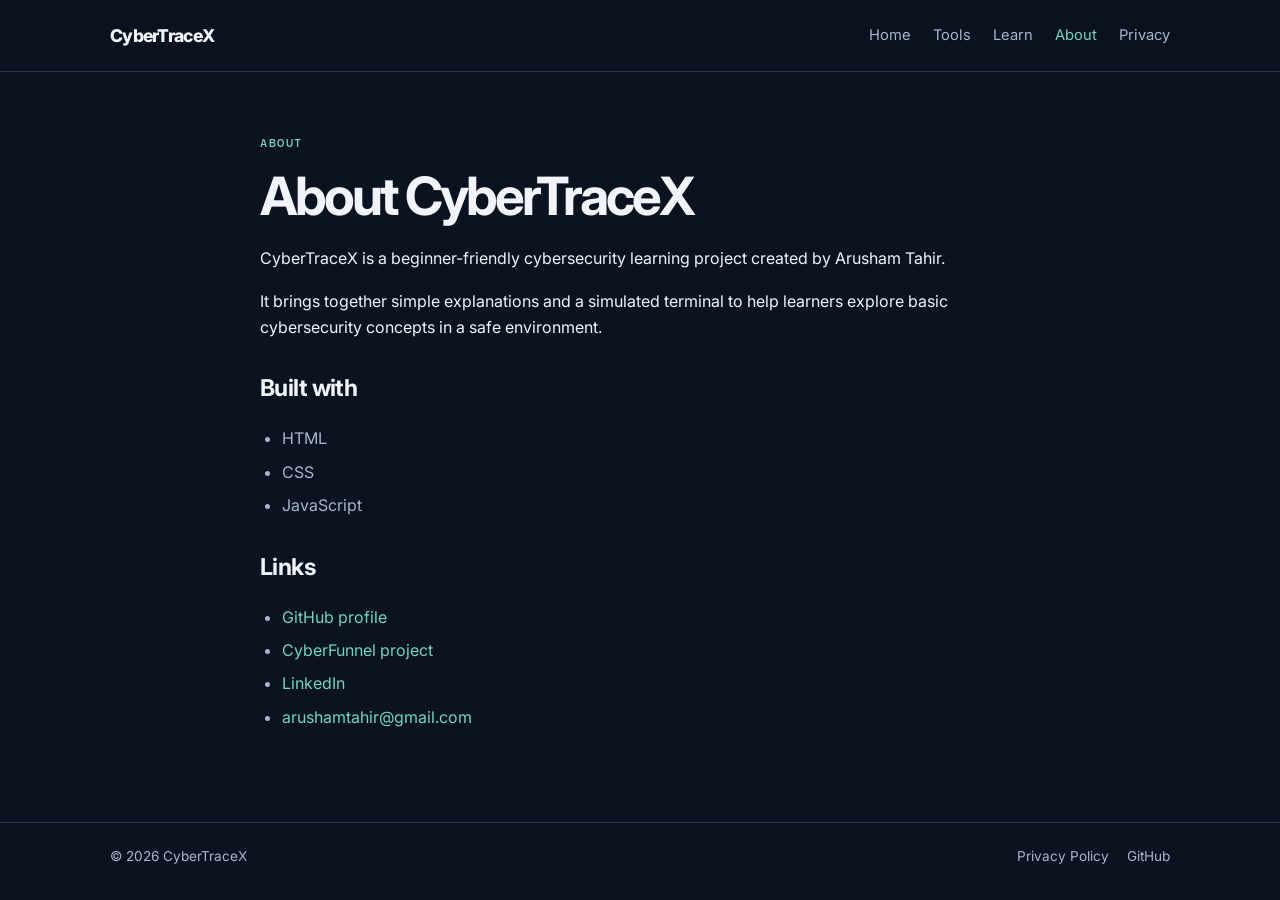
==== about.html @ 717c9d28 "Add files via upload" ====
<!doctype html>
<html lang="en">
<head>
  <meta charset="utf-8">
  <meta name="viewport" content="width=device-width, initial-scale=1">
  <title>CyberTraceX | About</title>
  <link rel="stylesheet" href="style.css">
  <script src="script.js" defer></script>
</head>
<body>
<header class="site-header">
  <a class="brand" href="index.html">CyberTraceX</a>
  <button class="menu-toggle" aria-label="Toggle navigation" aria-expanded="false">Menu</button>
  <nav class="nav"><a href="index.html">Home</a><a href="tools.html">Tools</a><a href="learn.html">Learn</a><a class="active" href="about.html">About</a><a href="privacy.html">Privacy</a></nav>
</header>
<main class="container page narrow">
  <p class="eyebrow">ABOUT</p>
  <h1>About CyberTraceX</h1>
  <p>CyberTraceX is a beginner-friendly cybersecurity learning project created by Arusham Tahir.</p>
  <p>It brings together simple explanations and a simulated terminal to help learners explore basic cybersecurity concepts in a safe environment.</p>
  <h2>Built with</h2>
  <ul class="simple-list"><li>HTML</li><li>CSS</li><li>JavaScript</li></ul>
  <h2>Links</h2>
  <ul class="simple-list">
    <li><a href="https://github.com/arusham-tahir" target="_blank" rel="noopener noreferrer">GitHub profile</a></li>
    <li><a href="https://arusham-tahir.github.io/cyberfunnel/" target="_blank" rel="noopener noreferrer">CyberFunnel project</a></li>
    <li><a href="https://www.linkedin.com/in/arusham-tahir-202a54429/" target="_blank" rel="noopener noreferrer">LinkedIn</a></li>
    <li><a href="mailto:arushamtahir@gmail.com">arushamtahir@gmail.com</a></li>
  </ul>
</main>
<footer class="site-footer"><span>© <span data-year></span> CyberTraceX</span><div><a href="privacy.html">Privacy Policy</a><a href="https://github.com/arusham-tahir" target="_blank" rel="noopener noreferrer">GitHub</a></div></footer>
</body>
</html>
---- style.css ----
@import url('https://fonts.googleapis.com/css2?family=DM+Mono:wght@400;500&family=Inter:wght@400;500;600;700;800&display=swap');

:root {
  color-scheme: dark;
  --bg: #0b1220;
  --panel: #111c2e;
  --panel-light: #16243a;
  --text: #f1f5fb;
  --muted: #a9b6c9;
  --line: #26364e;
  --accent: #70d6c3;
  --accent-dark: #102e32;
  --max: 1060px;
}
* { box-sizing: border-box; }
html { scroll-behavior: smooth; }
body { margin: 0; background: var(--bg); color: var(--text); font-family: Inter, Arial, sans-serif; line-height: 1.65; }
a { color: var(--accent); text-decoration: none; }
a:hover { text-decoration: underline; }
.site-header { min-height: 72px; padding: 16px max(22px, calc((100% - var(--max))/2)); display: flex; align-items: center; justify-content: space-between; gap: 20px; border-bottom: 1px solid var(--line); background: rgba(11,18,32,.96); }
.brand { font-size: 1.1rem; font-weight: 800; letter-spacing: -.04em; color: var(--text); white-space: nowrap; }
.nav { display: flex; align-items: center; gap: 22px; }
.nav a { color: var(--muted); font-size: .92rem; }
.nav a.active, .nav a:hover { color: var(--accent); }
.menu-toggle { display: none; border: 1px solid var(--line); background: var(--panel); color: var(--text); border-radius: 8px; padding: 7px 11px; }
.container { width: min(var(--max), calc(100% - 40px)); margin: 0 auto; }
.hero { padding: 90px 0 76px; max-width: 760px; }
.eyebrow { color: var(--accent); font: 500 .76rem/1.5 "DM Mono", monospace; letter-spacing: .13em; text-transform: uppercase; margin: 0 0 16px; }
h1 { margin: 0 0 20px; font-size: clamp(2.25rem, 6vw, 4.4rem); line-height: 1.08; letter-spacing: -.055em; }
h1 span { color: var(--accent); }
h2 { font-size: 1.45rem; line-height: 1.25; letter-spacing: -.025em; margin: 0 0 22px; }
h3 { margin: 12px 0 7px; font-size: 1.1rem; }
p { margin: 0 0 16px; }
.intro { color: var(--muted); max-width: 650px; font-size: 1.08rem; }
.actions { display: flex; flex-wrap: wrap; gap: 12px; margin-top: 28px; }
.button { display: inline-flex; justify-content: center; align-items: center; border: 1px solid var(--accent); border-radius: 9px; background: var(--accent); color: #09201f; padding: 10px 16px; font: 700 .92rem Inter, sans-serif; cursor: pointer; }
.button:hover { text-decoration: none; filter: brightness(1.06); }
.button-secondary { background: transparent; color: var(--text); border-color: var(--line); }
.section { padding: 16px 0 72px; }
.cards { display: grid; grid-template-columns: repeat(3, 1fr); gap: 16px; }
.card { display: block; padding: 23px; background: var(--panel); border: 1px solid var(--line); border-radius: 13px; color: var(--text); transition: border-color .15s, transform .15s; }
.card:hover { border-color: var(--accent); transform: translateY(-2px); text-decoration: none; }
.card p { color: var(--muted); font-size: .94rem; }
.card-icon { color: var(--accent); font-size: 1.5rem; }
.card-link { color: var(--accent); font-size: .9rem; font-weight: 600; }
.page { padding-top: 62px; padding-bottom: 76px; min-height: calc(100vh - 150px); }
.page h1 { font-size: clamp(2.1rem, 5vw, 3.3rem); }
.page h2 { margin-top: 34px; }
.narrow { max-width: 760px; margin-left: auto; margin-right: auto; }
.topic-list { display: grid; gap: 12px; margin-top: 30px; }
.topic { background: var(--panel); border: 1px solid var(--line); border-radius: 11px; padding: 17px 20px; }
.topic summary { cursor: pointer; font-weight: 700; }
.topic p { color: var(--muted); margin: 12px 0 0; }
.simple-list { padding-left: 22px; color: var(--muted); }
.simple-list li { margin: 7px 0; }
.terminal { margin-top: 30px; background: #080e17; border: 1px solid var(--line); border-radius: 12px; overflow: hidden; }
.terminal-top { display: flex; align-items: center; gap: 7px; padding: 13px 16px; border-bottom: 1px solid var(--line); color: var(--muted); font: .8rem "DM Mono", monospace; }
.terminal-top span { width: 9px; height: 9px; border-radius: 50%; background: #536177; }
.terminal-top b { margin-left: 8px; font-weight: 400; }
.terminal-output { min-height: 200px; max-height: 360px; overflow: auto; padding: 18px; font: .9rem/1.7 "DM Mono", monospace; }
.terminal-output p { margin: 0 0 5px; color: #c2d1e5; overflow-wrap: anywhere; }
.terminal-output .result { color: var(--accent); }
.terminal-form { display: flex; gap: 10px; align-items: center; padding: 12px 14px; border-top: 1px solid var(--line); }
.prompt { color: var(--accent); font-family: "DM Mono", monospace; }
.terminal-form input { min-width: 0; flex: 1; background: transparent; border: 0; outline: 0; color: var(--text); font: .9rem "DM Mono", monospace; }
.small-note { color: var(--muted); font-size: .88rem; margin-top: 13px; }
code { font-family: "DM Mono", monospace; color: var(--accent); }
.site-footer { border-top: 1px solid var(--line); padding: 22px max(22px, calc((100% - var(--max))/2)); display: flex; justify-content: space-between; gap: 18px; flex-wrap: wrap; color: var(--muted); font-size: .85rem; }
.site-footer div { display: flex; gap: 18px; }
.site-footer a { color: var(--muted); }
@media (max-width: 700px) {
  .site-header { flex-wrap: wrap; }
  .menu-toggle { display: inline-flex; }
  .nav { display: none; flex-basis: 100%; align-items: flex-start; flex-direction: column; gap: 12px; padding: 10px 0 4px; }
  .nav.open { display: flex; }
  .hero { padding: 64px 0 55px; }
  .cards { grid-template-columns: 1fr; }
  .site-footer { padding-top: 20px; padding-bottom: 20px; }
}
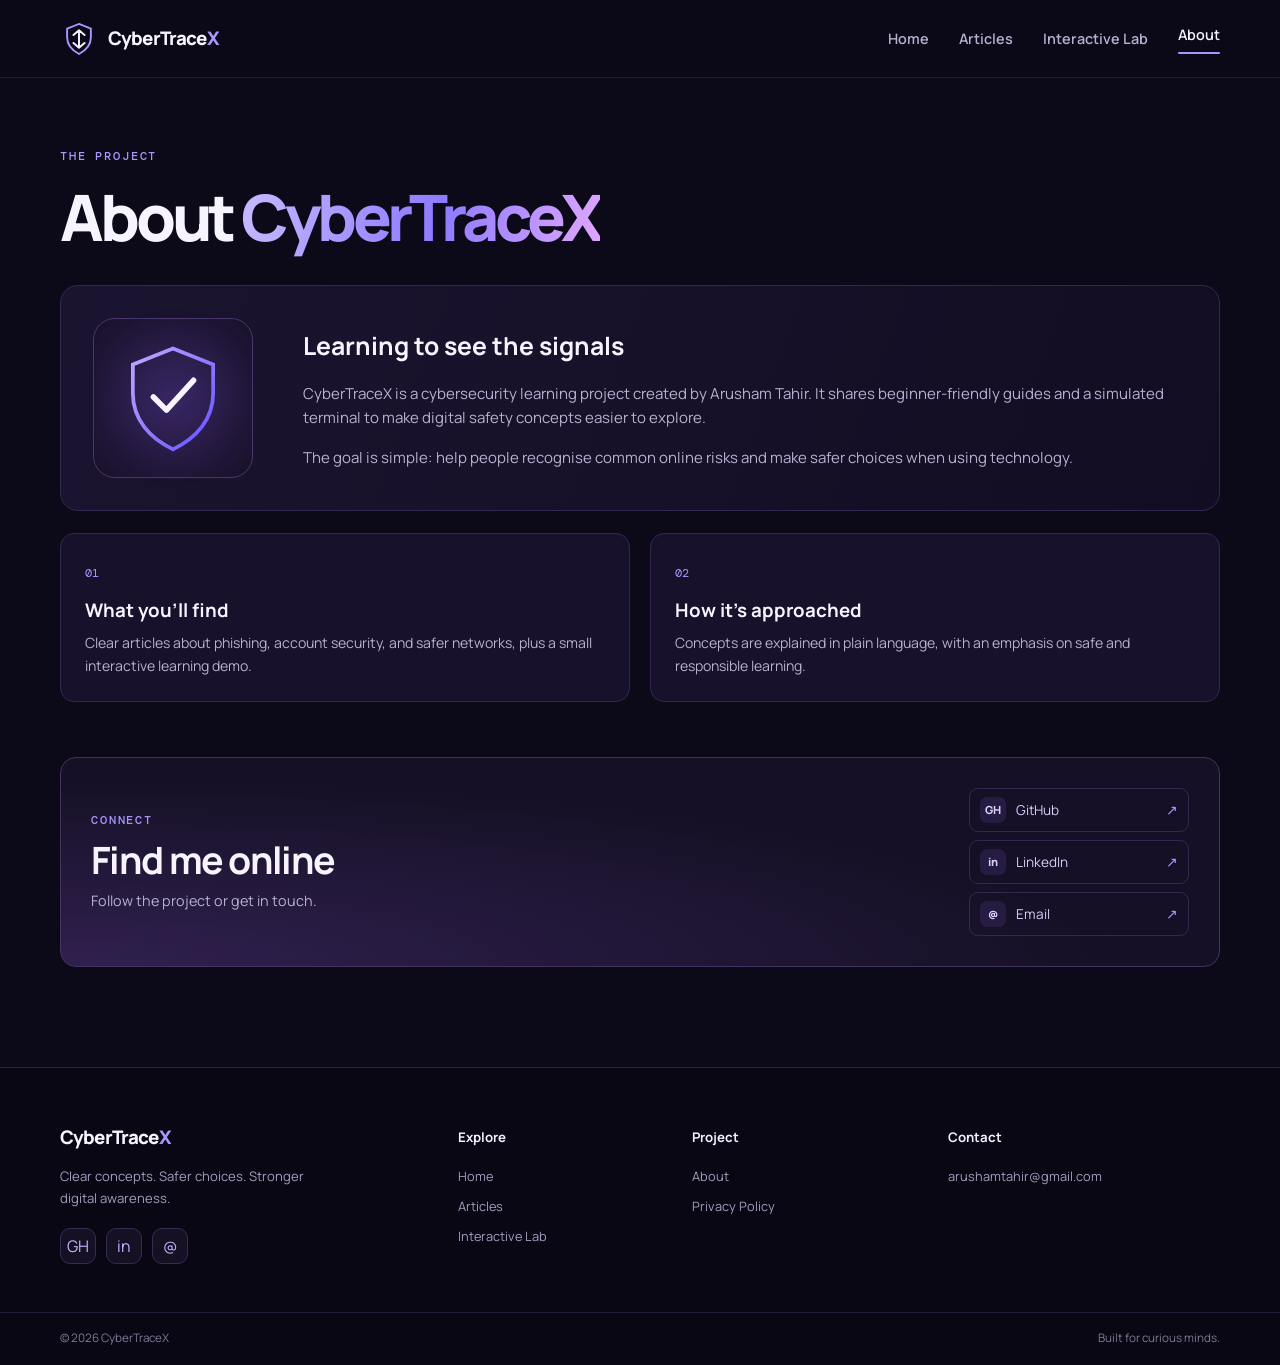
==== commit 071c8fb3: "Add files via upload" ====
--- a/about.html
+++ b/about.html
@@ -1,33 +1,13 @@
 <!doctype html>
 <html lang="en">
-<head>
-  <meta charset="utf-8">
-  <meta name="viewport" content="width=device-width, initial-scale=1">
-  <title>CyberTraceX | About</title>
-  <link rel="stylesheet" href="style.css">
-  <script src="script.js" defer></script>
-</head>
+<head><meta charset="utf-8"><meta name="viewport" content="width=device-width, initial-scale=1"><title>About | CyberTraceX</title><link rel="stylesheet" href="style.css"><script src="script.js" defer></script></head>
 <body>
-<header class="site-header">
-  <a class="brand" href="index.html">CyberTraceX</a>
-  <button class="menu-toggle" aria-label="Toggle navigation" aria-expanded="false">Menu</button>
-  <nav class="nav"><a href="index.html">Home</a><a href="tools.html">Tools</a><a href="learn.html">Learn</a><a class="active" href="about.html">About</a><a href="privacy.html">Privacy</a></nav>
-</header>
-<main class="container page narrow">
-  <p class="eyebrow">ABOUT</p>
-  <h1>About CyberTraceX</h1>
-  <p>CyberTraceX is a beginner-friendly cybersecurity learning project created by Arusham Tahir.</p>
-  <p>It brings together simple explanations and a simulated terminal to help learners explore basic cybersecurity concepts in a safe environment.</p>
-  <h2>Built with</h2>
-  <ul class="simple-list"><li>HTML</li><li>CSS</li><li>JavaScript</li></ul>
-  <h2>Links</h2>
-  <ul class="simple-list">
-    <li><a href="https://github.com/arusham-tahir" target="_blank" rel="noopener noreferrer">GitHub profile</a></li>
-    <li><a href="https://arusham-tahir.github.io/cyberfunnel/" target="_blank" rel="noopener noreferrer">CyberFunnel project</a></li>
-    <li><a href="https://www.linkedin.com/in/arusham-tahir-202a54429/" target="_blank" rel="noopener noreferrer">LinkedIn</a></li>
-    <li><a href="mailto:arushamtahir@gmail.com">arushamtahir@gmail.com</a></li>
-  </ul>
+<header class="header"><a class="brand" href="index.html"><svg class="brand-mark" viewBox="0 0 48 48" aria-hidden="true"><path d="M24 5 39 11v11c0 9-6 16-15 21C15 38 9 31 9 22V11Z" fill="none" stroke="#a996ff" stroke-width="2.4"/><path d="m17 19 7-6 7 6M17 29l7 6 7-6M24 14v20" fill="none" stroke="#f4efff" stroke-width="2.5" stroke-linecap="round" stroke-linejoin="round"/></svg><span>CyberTrace<span class="brand-x">X</span></span></a><button class="menu-toggle" aria-expanded="false" aria-controls="site-nav">Menu ☰</button><nav class="nav" id="site-nav"><a href="index.html">Home</a><a href="articles.html">Articles</a><a href="tools.html">Interactive Lab</a><a class="active" href="about.html">About</a></nav></header>
+<main class="container page about-page">
+  <p class="eyebrow">THE PROJECT</p><h1>About <span class="heading-accent">CyberTraceX</span></h1>
+  <div class="about-panel"><div class="about-logo"><svg viewBox="0 0 120 120" role="img" aria-label="CyberTraceX shield logo"><defs><linearGradient id="aboutGrad" x1="0" y1="0" x2="1" y2="1"><stop stop-color="#c4a7ff"/><stop offset="1" stop-color="#6251ff"/></linearGradient></defs><path d="M60 7 103 24v31c0 28-18 48-43 60C35 103 17 83 17 55V24Z" fill="none" stroke="url(#aboutGrad)" stroke-width="4"/><path d="m39 59 14 14 29-32" fill="none" stroke="#f7f3ff" stroke-width="6" stroke-linecap="round" stroke-linejoin="round"/></svg></div><div><h2>Learning to see the signals</h2><p>CyberTraceX is a cybersecurity learning project created by Arusham Tahir. It shares beginner-friendly guides and a simulated terminal to make digital safety concepts easier to explore.</p><p>The goal is simple: help people recognise common online risks and make safer choices when using technology.</p></div></div>
+  <section class="about-details"><div><span class="detail-number">01</span><h3>What you'll find</h3><p>Clear articles about phishing, account security, and safer networks, plus a small interactive learning demo.</p></div><div><span class="detail-number">02</span><h3>How it's approached</h3><p>Concepts are explained in plain language, with an emphasis on safe and responsible learning.</p></div></section>
+  <section class="connect-panel"><div><p class="eyebrow">CONNECT</p><h2>Find me online</h2><p>Follow the project or get in touch.</p></div><div class="connect-links"><a href="https://github.com/arusham-tahir" target="_blank" rel="noopener noreferrer"><span class="connect-icon">GH</span>GitHub <span>↗</span></a><a href="https://www.linkedin.com/in/arusham-tahir-202a54429/" target="_blank" rel="noopener noreferrer"><span class="connect-icon">in</span>LinkedIn <span>↗</span></a><a href="mailto:arushamtahir@gmail.com"><span class="connect-icon">@</span>Email <span>↗</span></a></div></section>
 </main>
-<footer class="site-footer"><span>© <span data-year></span> CyberTraceX</span><div><a href="privacy.html">Privacy Policy</a><a href="https://github.com/arusham-tahir" target="_blank" rel="noopener noreferrer">GitHub</a></div></footer>
-</body>
-</html>
+<footer class="footer"><div class="footer-main container"><div class="footer-about"><a class="brand footer-brand" href="index.html"><span>CyberTrace<span class="brand-x">X</span></span></a><p>Clear concepts. Safer choices. Stronger digital awareness.</p><div class="socials"><a href="https://github.com/arusham-tahir" aria-label="GitHub" target="_blank" rel="noopener noreferrer">GH</a><a href="https://www.linkedin.com/in/arusham-tahir-202a54429/" aria-label="LinkedIn" target="_blank" rel="noopener noreferrer">in</a><a href="mailto:arushamtahir@gmail.com" aria-label="Email">@</a></div></div><div class="footer-links"><h3>Explore</h3><a href="index.html">Home</a><a href="articles.html">Articles</a><a href="tools.html">Interactive Lab</a></div><div class="footer-links"><h3>Project</h3><a href="about.html">About</a><a href="privacy.html">Privacy Policy</a></div><div class="footer-contact"><h3>Contact</h3><a href="mailto:arushamtahir@gmail.com">arushamtahir@gmail.com</a></div></div><div class="footer-bottom"><div class="container"><span>© <span data-year></span> CyberTraceX</span><span>Built for curious minds.</span></div></footer>
+</body></html>
--- a/style.css
+++ b/style.css
@@ -1,79 +1,14 @@
-@import url('https://fonts.googleapis.com/css2?family=DM+Mono:wght@400;500&family=Inter:wght@400;500;600;700;800&display=swap');
-
-:root {
-  color-scheme: dark;
-  --bg: #0b1220;
-  --panel: #111c2e;
-  --panel-light: #16243a;
-  --text: #f1f5fb;
-  --muted: #a9b6c9;
-  --line: #26364e;
-  --accent: #70d6c3;
-  --accent-dark: #102e32;
-  --max: 1060px;
-}
-* { box-sizing: border-box; }
-html { scroll-behavior: smooth; }
-body { margin: 0; background: var(--bg); color: var(--text); font-family: Inter, Arial, sans-serif; line-height: 1.65; }
-a { color: var(--accent); text-decoration: none; }
-a:hover { text-decoration: underline; }
-.site-header { min-height: 72px; padding: 16px max(22px, calc((100% - var(--max))/2)); display: flex; align-items: center; justify-content: space-between; gap: 20px; border-bottom: 1px solid var(--line); background: rgba(11,18,32,.96); }
-.brand { font-size: 1.1rem; font-weight: 800; letter-spacing: -.04em; color: var(--text); white-space: nowrap; }
-.nav { display: flex; align-items: center; gap: 22px; }
-.nav a { color: var(--muted); font-size: .92rem; }
-.nav a.active, .nav a:hover { color: var(--accent); }
-.menu-toggle { display: none; border: 1px solid var(--line); background: var(--panel); color: var(--text); border-radius: 8px; padding: 7px 11px; }
-.container { width: min(var(--max), calc(100% - 40px)); margin: 0 auto; }
-.hero { padding: 90px 0 76px; max-width: 760px; }
-.eyebrow { color: var(--accent); font: 500 .76rem/1.5 "DM Mono", monospace; letter-spacing: .13em; text-transform: uppercase; margin: 0 0 16px; }
-h1 { margin: 0 0 20px; font-size: clamp(2.25rem, 6vw, 4.4rem); line-height: 1.08; letter-spacing: -.055em; }
-h1 span { color: var(--accent); }
-h2 { font-size: 1.45rem; line-height: 1.25; letter-spacing: -.025em; margin: 0 0 22px; }
-h3 { margin: 12px 0 7px; font-size: 1.1rem; }
-p { margin: 0 0 16px; }
-.intro { color: var(--muted); max-width: 650px; font-size: 1.08rem; }
-.actions { display: flex; flex-wrap: wrap; gap: 12px; margin-top: 28px; }
-.button { display: inline-flex; justify-content: center; align-items: center; border: 1px solid var(--accent); border-radius: 9px; background: var(--accent); color: #09201f; padding: 10px 16px; font: 700 .92rem Inter, sans-serif; cursor: pointer; }
-.button:hover { text-decoration: none; filter: brightness(1.06); }
-.button-secondary { background: transparent; color: var(--text); border-color: var(--line); }
-.section { padding: 16px 0 72px; }
-.cards { display: grid; grid-template-columns: repeat(3, 1fr); gap: 16px; }
-.card { display: block; padding: 23px; background: var(--panel); border: 1px solid var(--line); border-radius: 13px; color: var(--text); transition: border-color .15s, transform .15s; }
-.card:hover { border-color: var(--accent); transform: translateY(-2px); text-decoration: none; }
-.card p { color: var(--muted); font-size: .94rem; }
-.card-icon { color: var(--accent); font-size: 1.5rem; }
-.card-link { color: var(--accent); font-size: .9rem; font-weight: 600; }
-.page { padding-top: 62px; padding-bottom: 76px; min-height: calc(100vh - 150px); }
-.page h1 { font-size: clamp(2.1rem, 5vw, 3.3rem); }
-.page h2 { margin-top: 34px; }
-.narrow { max-width: 760px; margin-left: auto; margin-right: auto; }
-.topic-list { display: grid; gap: 12px; margin-top: 30px; }
-.topic { background: var(--panel); border: 1px solid var(--line); border-radius: 11px; padding: 17px 20px; }
-.topic summary { cursor: pointer; font-weight: 700; }
-.topic p { color: var(--muted); margin: 12px 0 0; }
-.simple-list { padding-left: 22px; color: var(--muted); }
-.simple-list li { margin: 7px 0; }
-.terminal { margin-top: 30px; background: #080e17; border: 1px solid var(--line); border-radius: 12px; overflow: hidden; }
-.terminal-top { display: flex; align-items: center; gap: 7px; padding: 13px 16px; border-bottom: 1px solid var(--line); color: var(--muted); font: .8rem "DM Mono", monospace; }
-.terminal-top span { width: 9px; height: 9px; border-radius: 50%; background: #536177; }
-.terminal-top b { margin-left: 8px; font-weight: 400; }
-.terminal-output { min-height: 200px; max-height: 360px; overflow: auto; padding: 18px; font: .9rem/1.7 "DM Mono", monospace; }
-.terminal-output p { margin: 0 0 5px; color: #c2d1e5; overflow-wrap: anywhere; }
-.terminal-output .result { color: var(--accent); }
-.terminal-form { display: flex; gap: 10px; align-items: center; padding: 12px 14px; border-top: 1px solid var(--line); }
-.prompt { color: var(--accent); font-family: "DM Mono", monospace; }
-.terminal-form input { min-width: 0; flex: 1; background: transparent; border: 0; outline: 0; color: var(--text); font: .9rem "DM Mono", monospace; }
-.small-note { color: var(--muted); font-size: .88rem; margin-top: 13px; }
-code { font-family: "DM Mono", monospace; color: var(--accent); }
-.site-footer { border-top: 1px solid var(--line); padding: 22px max(22px, calc((100% - var(--max))/2)); display: flex; justify-content: space-between; gap: 18px; flex-wrap: wrap; color: var(--muted); font-size: .85rem; }
-.site-footer div { display: flex; gap: 18px; }
-.site-footer a { color: var(--muted); }
-@media (max-width: 700px) {
-  .site-header { flex-wrap: wrap; }
-  .menu-toggle { display: inline-flex; }
-  .nav { display: none; flex-basis: 100%; align-items: flex-start; flex-direction: column; gap: 12px; padding: 10px 0 4px; }
-  .nav.open { display: flex; }
-  .hero { padding: 64px 0 55px; }
-  .cards { grid-template-columns: 1fr; }
-  .site-footer { padding-top: 20px; padding-bottom: 20px; }
-}
+@import url('https://fonts.googleapis.com/css2?family=DM+Mono:wght@400;500&family=Manrope:wght@400;500;600;700;800&display=swap');
+:root{color-scheme:dark;--bg:#0c0918;--bg2:#100b24;--panel:#17112b;--panel2:#1d1636;--text:#f7f4ff;--muted:#b8b0d0;--line:#332750;--purple:#a996ff;--purple2:#7562ff;--pink:#e2a5ff;--blue:#9bbdff;--max:1160px}
+*{box-sizing:border-box}html{scroll-behavior:smooth;scroll-padding-top:90px}body{margin:0;background:var(--bg);color:var(--text);font-family:Manrope,Arial,sans-serif;line-height:1.65}a{color:inherit;text-decoration:none}a:hover{color:#d6caff}button,input{font:inherit}.header{height:78px;padding:0 max(22px,calc((100% - var(--max))/2));display:flex;align-items:center;justify-content:space-between;gap:24px;border-bottom:1px solid rgba(169,150,255,.14);background:rgba(12,9,24,.9);backdrop-filter:blur(18px);position:sticky;top:0;z-index:20}.brand{display:inline-flex;align-items:center;gap:10px;font-size:1.17rem;font-weight:800;letter-spacing:-.045em;white-space:nowrap}.brand-mark{width:38px;height:38px;flex:none}.brand-x{color:var(--purple)}.nav{display:flex;align-items:center;gap:30px}.nav a{color:var(--muted);font-size:.9rem;font-weight:600;transition:color .2s}.nav a:hover,.nav a.active{color:var(--text)}.nav a.active:after{content:"";display:block;height:2px;border-radius:2px;background:var(--purple);margin-top:6px}.menu-toggle{display:none;background:var(--panel);border:1px solid var(--line);color:var(--text);border-radius:9px;padding:7px 12px}.container{width:min(var(--max),calc(100% - 44px));margin:0 auto}
+.hero{position:relative;isolation:isolate;min-height:560px;overflow:hidden;padding:86px max(22px,calc((100% - var(--max))/2)) 76px;display:grid;grid-template-columns:1.04fr .96fr;align-items:center;gap:24px;background:radial-gradient(ellipse at 80% 50%,#24164c 0,transparent 42%),linear-gradient(115deg,#100b24,#0c0918 75%)}.hero-grid{position:absolute;inset:0;z-index:-2;background-image:linear-gradient(rgba(169,150,255,.055) 1px,transparent 1px),linear-gradient(90deg,rgba(169,150,255,.055) 1px,transparent 1px);background-size:48px 48px;mask-image:linear-gradient(90deg,transparent,#000 45%,#000)}.hero-copy{position:relative;z-index:2;max-width:610px}.eyebrow{font:500 .72rem/1.5 "DM Mono",monospace;letter-spacing:.16em;color:var(--purple);margin:0 0 17px}.pulse-dot{display:inline-block;width:7px;height:7px;border-radius:50%;background:#a996ff;margin-right:9px;box-shadow:0 0 12px #a996ff;animation:pulse 1.8s infinite}.hero h1,.page h1{font-size:clamp(2.6rem,5.3vw,4.65rem);line-height:1.08;letter-spacing:-.065em;margin:0 0 23px;font-weight:800}.hero h1 span,.heading-accent{background:linear-gradient(100deg,#c8baff,#8d7aff 55%,#e0a7ff);-webkit-background-clip:text;background-clip:text;color:transparent}.hero-text,.page-lead{color:var(--muted);font-size:1.05rem;max-width:540px;margin:0}.hero-actions{display:flex;flex-wrap:wrap;gap:12px;margin-top:30px}.button{display:inline-flex;align-items:center;justify-content:center;gap:12px;padding:11px 17px;border-radius:10px;font-weight:800;font-size:.88rem;border:1px solid transparent;transition:transform .2s,box-shadow .2s,border-color .2s}.button:hover{transform:translateY(-2px);text-decoration:none}.button-primary{color:#130e29;background:linear-gradient(110deg,#c5b5ff,#9783ff);box-shadow:0 8px 30px rgba(117,98,255,.18)}.button-primary:hover{color:#130e29;box-shadow:0 10px 34px rgba(117,98,255,.35)}.button-ghost{border-color:#44365f;background:rgba(255,255,255,.025);color:var(--text)}.hero-note{display:flex;align-items:center;gap:9px;color:#968caf;font-size:.78rem;margin-top:30px}.mini-shield{width:19px;height:19px;display:grid;place-items:center;border:1px solid #65559a;border-radius:6px;color:var(--purple)}
+.hero-visual{height:390px;position:relative;display:grid;place-items:center;perspective:700px}.orb{position:absolute;border-radius:50%;filter:blur(30px);opacity:.25}.orb-one{width:210px;height:210px;background:#6f4cff;top:22%;left:27%;animation:float 7s ease-in-out infinite}.orb-two{width:150px;height:150px;background:#b74cde;right:5%;bottom:5%;animation:float 8s ease-in-out infinite reverse}.orbit{position:absolute;border:1px solid rgba(169,150,255,.27);border-radius:50%;transform:rotate(-24deg)}.orbit-a{width:350px;height:145px;animation:orbit 14s linear infinite}.orbit-b{width:290px;height:230px;transform:rotate(50deg);border-style:dashed;animation:orbit 22s linear infinite reverse}.orbit-c{width:245px;height:245px;border-color:rgba(169,150,255,.13);animation:orbit 26s linear infinite}.core-shield{position:relative;z-index:3;width:170px;display:flex;flex-direction:column;align-items:center;filter:drop-shadow(0 0 28px rgba(139,113,255,.35));animation:float 5s ease-in-out infinite}.core-shield svg{width:145px;height:160px}.core-shield span{font:500 .65rem "DM Mono",monospace;letter-spacing:.19em;color:#d5caff;margin-top:-7px}.visual-scan{position:absolute;width:240px;height:1px;background:linear-gradient(90deg,transparent,#b8a5ff,transparent);z-index:4;animation:scan 5s ease-in-out infinite;box-shadow:0 0 18px #927cff}.visual-node{position:absolute;z-index:4;font:500 .7rem "DM Mono",monospace;color:#d9d0ff;padding:8px 10px;border:1px solid #49396e;background:rgba(22,15,44,.85);border-radius:8px;box-shadow:0 10px 30px #080513}.visual-node span{display:block;font-size:.53rem;letter-spacing:.12em;color:#9385bf;margin-top:3px}.node-a{top:17%;left:1%}.node-b{right:0;top:36%}.node-c{left:8%;bottom:12%}.float-chip{position:absolute;z-index:5;padding:10px 12px;border:1px solid #49396e;background:rgba(21,15,42,.92);border-radius:9px;font:500 .58rem "DM Mono",monospace;letter-spacing:.05em;color:#a89dc9;box-shadow:0 12px 35px #080513}.float-chip b{display:block;color:#c8baff;font-size:.6rem;margin-top:4px}.chip-top{right:0;top:5%}.chip-bottom{right:2%;bottom:8%}.chip-dot{display:inline-block;width:6px;height:6px;background:#82e5c2;border-radius:50%;margin-right:6px}.chip-lock{color:var(--purple);font-size:1rem;margin-right:5px}.data-stream{position:absolute;font: .58rem "DM Mono",monospace;letter-spacing:.1em;color:rgba(176,158,255,.35);white-space:nowrap;animation:stream 12s linear infinite}.stream-one{top:28%;left:-10%}.stream-two{bottom:25%;right:-10%;animation-direction:reverse}
+.quick-strip{display:grid;grid-template-columns:repeat(3,1fr);border:1px solid var(--line);border-radius:15px;background:linear-gradient(110deg,#17112a,#130e23);padding:20px 28px;margin-top:-1px;position:relative}.quick-strip>div{display:flex;align-items:center;gap:13px;padding:2px 24px;border-right:1px solid var(--line)}.quick-strip>div:first-child{padding-left:0}.quick-strip>div:last-child{border:0}.strip-icon{width:40px;height:40px;border:1px solid #443564;background:#21183d;color:#c6b8ff;border-radius:11px;display:grid;place-items:center;font-size:1.2rem}.quick-strip strong,.quick-strip small{display:block}.quick-strip strong{font-size:.87rem}.quick-strip small{font-size:.75rem;color:var(--muted);margin-top:2px}
+.section{padding-top:96px;padding-bottom:88px}.section-heading{display:flex;justify-content:space-between;align-items:end;gap:24px;margin-bottom:28px}.section-heading h2,.lab-copy h2,.connect-panel h2{font-size:clamp(1.7rem,3vw,2.35rem);line-height:1.2;letter-spacing:-.045em;margin:0 0 10px}.section-lead{color:var(--muted);margin:0}.text-link{color:#c8baff;font-weight:800;font-size:.88rem;white-space:nowrap}.article-grid{display:grid;grid-template-columns:repeat(3,minmax(0,1fr));gap:18px}.article-card{display:flex;flex-direction:column;overflow:hidden;background:var(--panel);border:1px solid var(--line);border-radius:15px;transition:transform .25s,border-color .25s,box-shadow .25s;scroll-margin-top:100px}.article-card:hover{transform:translateY(-5px);border-color:#6651a0;box-shadow:0 20px 50px rgba(0,0,0,.18);text-decoration:none;color:var(--text)}.article-art{height:175px;position:relative;overflow:hidden;display:grid;place-items:center;border-bottom:1px solid rgba(255,255,255,.06)}.article-purple .article-art{background:radial-gradient(circle at 50% 50%,#5c3d98,#26173f 70%)}.article-blue .article-art{background:radial-gradient(circle at 50% 50%,#304f93,#171f42 72%)}.article-pink .article-art{background:radial-gradient(circle at 50% 50%,#713d86,#2a173f 72%)}.art-window{width:88px;height:65px;border:1px solid #c9b8ff;border-radius:11px;display:grid;place-items:center;font-size:2.3rem;color:#e5dcff;background:rgba(20,11,42,.45);box-shadow:0 0 40px rgba(169,150,255,.25);transform:rotate(-7deg)}.art-alert{position:absolute;right:calc(50% - 62px);top:34px;width:30px;height:30px;display:grid;place-items:center;border-radius:50%;background:#e4a4ff;color:#291339;font-weight:900;animation:pulse 2s infinite}.art-line{position:absolute;height:1px;background:linear-gradient(90deg,transparent,#bdabff,transparent);width:150px;transform:rotate(-22deg)}.line-a{top:35px;left:4%}.line-b{bottom:30px;right:0}.art-phone{z-index:2;width:80px;height:130px;border:2px solid #b5c8ff;border-radius:16px;background:linear-gradient(145deg,#28396a,#111a3c);display:flex;flex-direction:column;align-items:center;justify-content:center;gap:7px;box-shadow:0 0 30px #607be64d}.art-phone>span{width:24px;height:3px;border-radius:3px;background:#839be7;position:absolute;top:13px}.art-phone i{font-style:normal;font-size:2rem;color:#b6c9ff}.art-phone small{font-size:.6rem;color:#c8d4ff}.art-ring{position:absolute;width:160px;height:160px;border:1px solid #9bbdff65;border-radius:50%;animation:orbit 15s linear infinite}.art-ring:after{content:"";position:absolute;width:7px;height:7px;border-radius:50%;background:#d0dcff;top:15px;left:25px;box-shadow:0 0 15px #b8c8ff}.wifi-arc{position:absolute;border:5px solid transparent;border-top-color:#e5b6ff;border-radius:50%;transform:rotate(0deg)}.arc-one{width:150px;height:150px;top:18px}.arc-two{width:110px;height:110px;top:40px;border-top-color:#d39aff}.arc-three{width:70px;height:70px;top:62px;border-top-color:#f1d6ff}.wifi-dot{position:absolute;top:117px;width:12px;height:12px;border-radius:50%;background:#f4dcff;box-shadow:0 0 15px #e4a4ff}.wifi-alert{position:absolute;right:calc(50% - 77px);top:50px;width:28px;height:28px;border-radius:50%;background:#f1b4ff;color:#381747;display:grid;place-items:center;font-weight:900}.article-content{padding:21px;display:flex;flex-direction:column;flex:1}.tag{align-self:flex-start;color:#c8baff;font:500 .62rem "DM Mono",monospace;letter-spacing:.12em}.article-content h3,.article-content h2{font-size:1.15rem;line-height:1.35;margin:12px 0 9px;letter-spacing:-.025em}.article-content p{font-size:.87rem;color:var(--muted);margin:0 0 18px}.card-read{margin-top:auto;display:flex;justify-content:space-between;color:#d0c4ff;font-size:.82rem;font-weight:800;padding-top:5px}.article-content ul{padding-left:19px;color:var(--muted);font-size:.9rem}.article-content li{padding:3px 0}.listing-grid{grid-template-columns:1fr;gap:20px}.listing-grid .article-card{display:grid;grid-template-columns:260px 1fr}.listing-grid .article-art{height:100%;min-height:290px;border-bottom:0;border-right:1px solid rgba(255,255,255,.06)}.listing-grid .article-content{padding:26px 30px}.listing-grid .article-content h2{font-size:1.4rem}.listing-grid .article-content p{font-size:.93rem}.lab-banner{display:flex;align-items:center;gap:26px;padding:30px;margin-bottom:94px;border:1px solid #43345f;border-radius:17px;background:radial-gradient(ellipse at 5% 50%,#30204f,transparent 55%),linear-gradient(100deg,#1a1230,#130e24)}.lab-symbol{width:88px;height:78px;flex:none;border:1px solid #66549a;border-radius:14px;display:grid;place-items:center;background:#21183a;color:#c7b8ff;font:1.4rem "DM Mono",monospace;position:relative;box-shadow:inset 0 0 25px #9b7cff12}.lab-symbol i{position:absolute;width:4px;height:4px;border-radius:50%;background:#c9baff;right:12px;top:12px}.lab-symbol i:nth-of-type(2){right:21px;top:12px}.lab-symbol i:nth-of-type(3){right:30px;top:12px}.lab-copy{flex:1}.lab-copy .eyebrow{margin-bottom:7px}.lab-copy h2{margin-bottom:6px}.lab-copy p:last-child{margin:0;color:var(--muted);font-size:.9rem}
+.footer{background:#090713;border-top:1px solid #2a2041}.footer-main{display:grid;grid-template-columns:1.5fr .8fr .9fr 1.15fr;gap:44px;padding-top:54px;padding-bottom:48px}.footer-brand{margin-bottom:13px}.footer-about p,.footer-contact p{font-size:.82rem;color:#a69cbe;max-width:270px;margin:0 0 17px}.footer-links,.footer-contact{display:flex;flex-direction:column;align-items:flex-start;gap:9px}.footer-links h3,.footer-contact h3{font-size:.83rem;margin:5px 0 8px;color:#f3eeff}.footer-links a,.footer-contact a{color:#a69cbe;font-size:.8rem;transition:color .2s}.footer-links a:hover,.footer-contact a:hover{color:#d2c6ff}.socials{display:flex;gap:10px;margin-top:19px}.socials a{width:36px;height:36px;border:1px solid #382b54;border-radius:10px;display:grid;place-items:center;color:#c5b5ff;background:#151024;transition:background .2s,border-color .2s}.socials a:hover{background:#261a43;border-color:#806bc5}.socials svg{width:17px;height:17px;fill:none;stroke:currentColor;stroke-width:1.7;stroke-linecap:round;stroke-linejoin:round}.footer-bottom{border-top:1px solid #241b37;color:#827797;font-size:.73rem}.footer-bottom .container{display:flex;justify-content:space-between;gap:18px;padding-top:16px;padding-bottom:16px}
+.page{padding-top:70px;padding-bottom:100px;min-height:65vh}.page h1{font-size:clamp(2.5rem,5vw,4rem);margin-bottom:15px}.page-lead{margin-bottom:36px}.about-panel{display:grid;grid-template-columns:180px 1fr;gap:30px;align-items:center;margin-top:34px;padding:32px;border:1px solid var(--line);border-radius:18px;background:linear-gradient(110deg,#1b1430,#120d22)}.about-logo{display:grid;place-items:center;width:160px;height:160px;border-radius:22px;background:radial-gradient(circle,#35235c,#171027);border:1px solid #49376e}.about-logo svg{width:112px;height:112px;filter:drop-shadow(0 0 20px #7961e355)}.about-panel h2{font-size:1.55rem;margin:0 0 12px}.about-panel p{color:var(--muted);font-size:.94rem}.about-panel p:last-child{margin-bottom:0}.about-details{display:grid;grid-template-columns:1fr 1fr;gap:20px;margin-top:22px}.about-details>div{padding:24px;border:1px solid var(--line);border-radius:14px;background:var(--panel)}.detail-number{font: .75rem "DM Mono",monospace;color:var(--purple)}.about-details h3{margin:10px 0 5px}.about-details p{font-size:.88rem;color:var(--muted);margin:0}.connect-panel{display:flex;justify-content:space-between;align-items:center;gap:30px;margin-top:55px;padding:30px;border:1px solid #45335f;border-radius:16px;background:radial-gradient(ellipse at 0 100%,#30204f,transparent 65%),#151025}.connect-panel .eyebrow{margin-bottom:8px}.connect-panel h2{margin-bottom:7px}.connect-panel p:last-child{margin:0;color:var(--muted);font-size:.9rem}.connect-links{min-width:220px;display:grid;gap:8px}.connect-links a{display:flex;align-items:center;gap:10px;padding:8px 10px;border:1px solid #35284e;border-radius:9px;color:#d8cefa;font-size:.85rem}.connect-links a>span:last-child{margin-left:auto;color:#a996ff}.connect-icon{display:grid;place-items:center;width:26px;height:26px;background:#261b41;border-radius:7px;font-size:.7rem;font-weight:800}.policy-content{padding:27px;border:1px solid var(--line);border-radius:15px;background:var(--panel)}.policy-content h2{font-size:1.05rem;margin:24px 0 7px}.policy-content h2:first-child{margin-top:0}.policy-content p{font-size:.9rem;color:var(--muted);margin:0}
+.terminal{margin-top:30px;border:1px solid #40315e;border-radius:15px;overflow:hidden;background:#0a0812;box-shadow:0 20px 60px #0002}.terminal-top{height:48px;padding:0 16px;display:flex;align-items:center;gap:14px;background:#171127;border-bottom:1px solid #302342;color:#a99dc9;font: .7rem "DM Mono",monospace}.terminal-lights{display:flex;gap:6px}.terminal-lights i{width:8px;height:8px;background:#78669d;border-radius:50%}.terminal-lights i:first-child{background:#f0a4cb}.terminal-lights i:nth-child(2){background:#eac48e}.terminal-lights i:nth-child(3){background:#9bdfb6}.terminal-badge{margin-left:auto;padding:4px 7px;border:1px solid #3b2d57;border-radius:5px;color:#bbaaff;font-size:.58rem}.terminal-output{min-height:230px;max-height:390px;overflow:auto;padding:22px;font:.86rem/1.8 "DM Mono",monospace}.terminal-output p{margin:0 0 5px;overflow-wrap:anywhere;color:#d6cdef}.terminal-output .term-muted{color:#887ba9}.terminal-output .result{color:#b9a7ff}.terminal-output code{color:#c3b4ff}.terminal-form{display:flex;align-items:center;gap:12px;padding:14px 16px;border-top:1px solid #302342}.terminal-form label{font:1rem "DM Mono",monospace;color:#a996ff}.terminal-form input{flex:1;min-width:0;border:0;outline:0;background:transparent;color:#f7f4ff;font:.86rem "DM Mono",monospace}.command-chips{display:flex;align-items:center;flex-wrap:wrap;gap:9px;margin-top:16px;color:var(--muted);font-size:.8rem}.command-chips button{border:1px solid #3b2d57;border-radius:7px;background:#17112b;color:#cbbfff;padding:5px 10px;cursor:pointer}.command-chips button:hover{border-color:#8c78df}
+@keyframes pulse{0%,100%{opacity:1;box-shadow:0 0 12px #a996ff}50%{opacity:.55;box-shadow:0 0 4px #a996ff}}@keyframes float{0%,100%{transform:translateY(0)}50%{transform:translateY(-12px)}}@keyframes orbit{from{transform:rotate(0)}to{transform:rotate(360deg)}}@keyframes scan{0%,100%{transform:translateY(-100px);opacity:0}20%,80%{opacity:.8}50%{transform:translateY(100px);opacity:.45}}@keyframes stream{from{transform:translateX(0)}to{transform:translateX(80px)}}
+@media(prefers-reduced-motion:reduce){*,*::before,*::after{animation-duration:.01ms!important;animation-iteration-count:1!important;scroll-behavior:auto!important;transition:none!important}}
+@media(max-width:900px){.hero{grid-template-columns:1fr 0.85fr;gap:5px;padding-top:65px}.hero-visual{transform:scale(.9);margin:0 -20px}.footer-main{grid-template-columns:1.3fr 1fr;gap:35px}.quick-strip{padding:17px}.quick-strip>div{padding:2px 14px}.listing-grid .article-card{grid-template-columns:220px 1fr}.listing-grid .article-art{min-height:300px}}
+@media(max-width:680px){.header{height:auto;min-height:70px;flex-wrap:wrap;padding-top:14px;padding-bottom:14px}.menu-toggle{display:inline-flex;gap:9px;align-items:center}.nav{display:none;flex-basis:100%;align-items:flex-start;flex-direction:column;gap:13px;padding:12px 0 5px}.nav.open{display:flex}.nav a.active:after{display:none}.hero{grid-template-columns:1fr;padding-top:62px;padding-bottom:30px}.hero h1{font-size:clamp(2.6rem,11vw,4rem)}.hero-visual{height:320px;max-width:470px;width:100%;margin:10px auto 0;transform:none}.quick-strip{grid-template-columns:1fr;gap:0;margin-top:12px}.quick-strip>div,.quick-strip>div:first-child{padding:12px 0;border-right:0;border-bottom:1px solid var(--line)}.quick-strip>div:last-child{border-bottom:0}.section{padding-top:70px;padding-bottom:65px}.section-heading{align-items:flex-start;flex-direction:column;gap:15px}.article-grid{grid-template-columns:1fr}.article-art{height:190px}.lab-banner{align-items:flex-start;flex-wrap:wrap;padding:22px;margin-bottom:65px}.lab-symbol{width:65px;height:65px}.lab-copy{min-width:180px}.lab-banner>.button{width:100%}.footer-main{grid-template-columns:1fr 1fr;gap:30px 20px;padding-top:38px;padding-bottom:34px}.footer-about{grid-column:1/-1}.footer-bottom .container{flex-direction:column;gap:4px}.page{padding-top:52px;padding-bottom:70px}.listing-grid .article-card{display:flex}.listing-grid .article-art{height:180px;min-height:0;border-right:0;border-bottom:1px solid rgba(255,255,255,.06)}.listing-grid .article-content{padding:22px}.about-panel{grid-template-columns:1fr;padding:23px;gap:22px}.about-logo{width:125px;height:125px}.about-logo svg{width:88px;height:88px}.about-details{grid-template-columns:1fr}.connect-panel{align-items:flex-start;flex-direction:column;padding:23px}.connect-links{width:100%}.terminal-output{padding:16px}.terminal-form{padding:12px}.terminal-form .button{padding:9px 11px}}
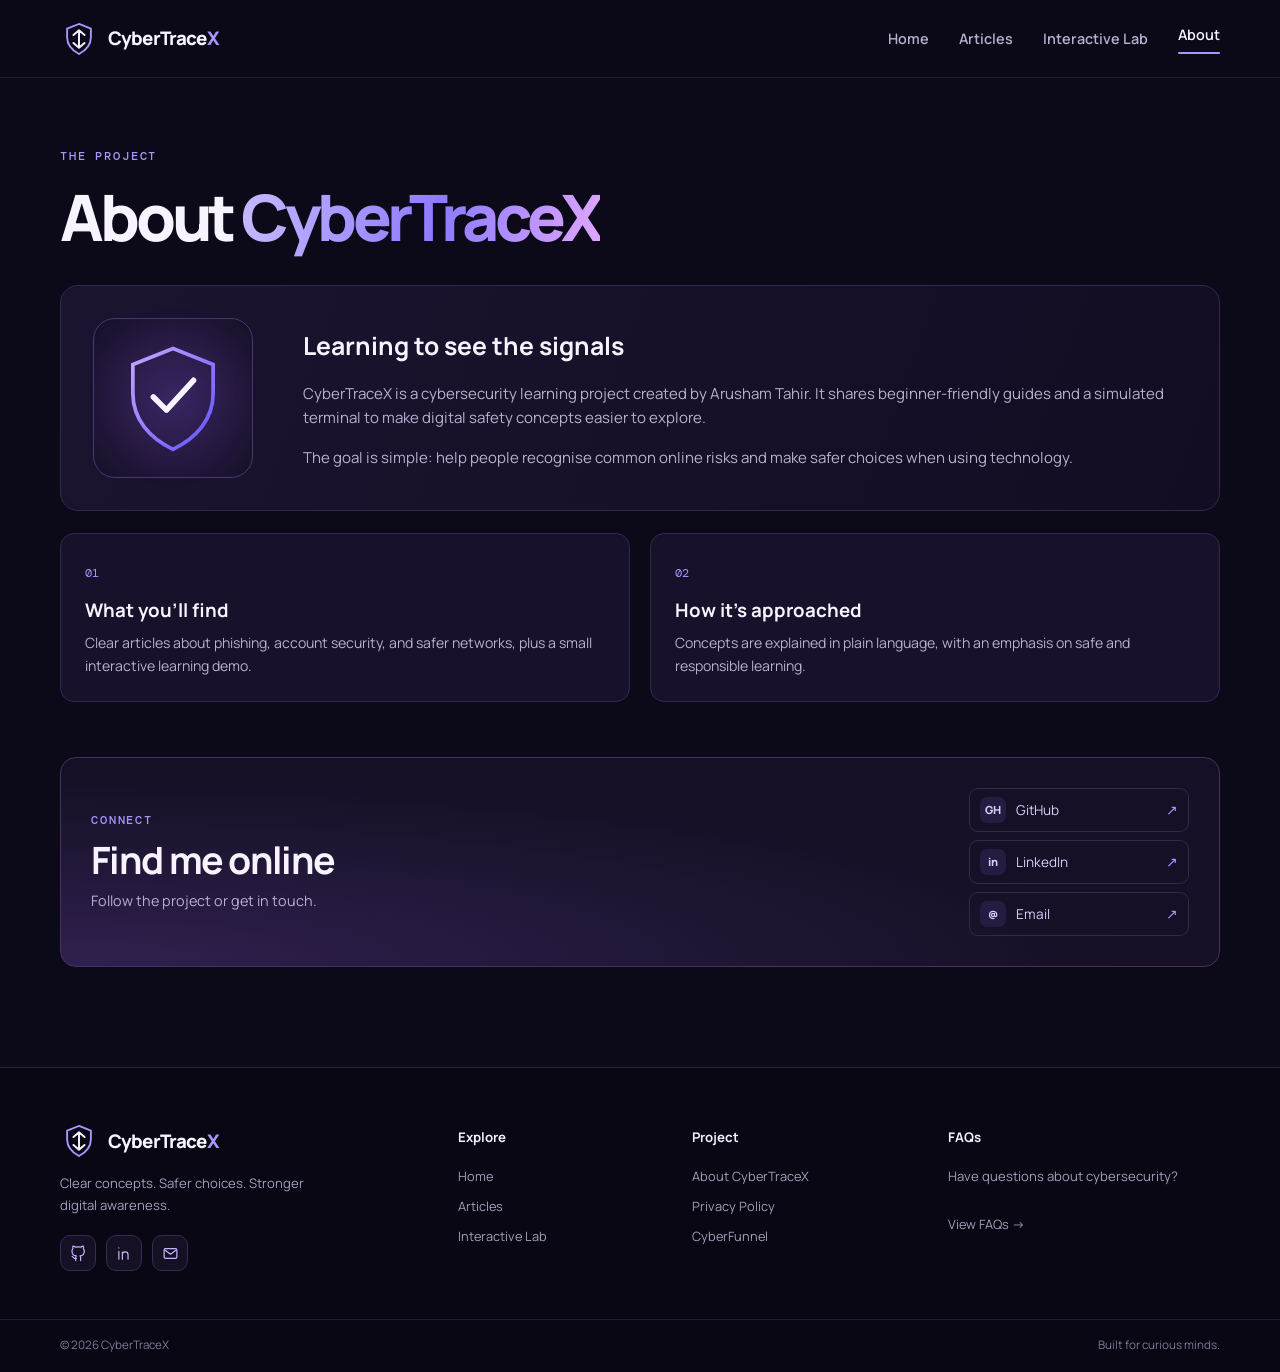
==== commit 067bfdbe: "Update about.html" ====
--- a/about.html
+++ b/about.html
@@ -9,5 +9,31 @@
   <section class="about-details"><div><span class="detail-number">01</span><h3>What you'll find</h3><p>Clear articles about phishing, account security, and safer networks, plus a small interactive learning demo.</p></div><div><span class="detail-number">02</span><h3>How it's approached</h3><p>Concepts are explained in plain language, with an emphasis on safe and responsible learning.</p></div></section>
   <section class="connect-panel"><div><p class="eyebrow">CONNECT</p><h2>Find me online</h2><p>Follow the project or get in touch.</p></div><div class="connect-links"><a href="https://github.com/arusham-tahir" target="_blank" rel="noopener noreferrer"><span class="connect-icon">GH</span>GitHub <span>↗</span></a><a href="https://www.linkedin.com/in/arusham-tahir-202a54429/" target="_blank" rel="noopener noreferrer"><span class="connect-icon">in</span>LinkedIn <span>↗</span></a><a href="mailto:arushamtahir@gmail.com"><span class="connect-icon">@</span>Email <span>↗</span></a></div></section>
 </main>
-<footer class="footer"><div class="footer-main container"><div class="footer-about"><a class="brand footer-brand" href="index.html"><span>CyberTrace<span class="brand-x">X</span></span></a><p>Clear concepts. Safer choices. Stronger digital awareness.</p><div class="socials"><a href="https://github.com/arusham-tahir" aria-label="GitHub" target="_blank" rel="noopener noreferrer">GH</a><a href="https://www.linkedin.com/in/arusham-tahir-202a54429/" aria-label="LinkedIn" target="_blank" rel="noopener noreferrer">in</a><a href="mailto:arushamtahir@gmail.com" aria-label="Email">@</a></div></div><div class="footer-links"><h3>Explore</h3><a href="index.html">Home</a><a href="articles.html">Articles</a><a href="tools.html">Interactive Lab</a></div><div class="footer-links"><h3>Project</h3><a href="about.html">About</a><a href="privacy.html">Privacy Policy</a></div><div class="footer-contact"><h3>Contact</h3><a href="mailto:arushamtahir@gmail.com">arushamtahir@gmail.com</a></div></div><div class="footer-bottom"><div class="container"><span>© <span data-year></span> CyberTraceX</span><span>Built for curious minds.</span></div></footer>
+<footer class="footer">
+  <div class="footer-main container">
+    <div class="footer-about">
+      <a class="brand footer-brand" href="index.html">
+        <svg class="brand-mark" viewBox="0 0 48 48" aria-hidden="true"><path d="M24 5 39 11v11c0 9-6 16-15 21C15 38 9 31 9 22V11Z" fill="none" stroke="#a996ff" stroke-width="2.4"/><path d="m17 19 7-6 7 6M17 29l7 6 7-6M24 14v20" fill="none" stroke="#f4efff" stroke-width="2.5" stroke-linecap="round" stroke-linejoin="round"/></svg>
+        <span>CyberTrace<span class="brand-x">X</span></span>
+      </a>
+      <p>Clear concepts. Safer choices. Stronger digital awareness.</p>
+      <div class="socials" aria-label="Social links">
+        <a href="https://github.com/arusham-tahir" target="_blank" rel="noopener noreferrer" aria-label="GitHub">
+          <svg viewBox="0 0 24 24" aria-hidden="true"><path d="M9 19c-4.3 1.3-4.3-2.5-6-3m12 6v-3.9a3.4 3.4 0 0 0-.9-2.7c3-.3 6.1-1.5 6.1-6.7a5.2 5.2 0 0 0-1.4-3.6 4.8 4.8 0 0 0-.1-3.6S17.5 1.2 15 3.1a13 13 0 0 0-7 0C5.5 1.2 4.3 1.5 4.3 1.5a4.8 4.8 0 0 0-.1 3.6 5.2 5.2 0 0 0-1.4 3.6c0 5.2 3.1 6.4 6.1 6.7A3.4 3.4 0 0 0 8 18v4" /></svg>
+        </a>
+        <a href="https://www.linkedin.com/in/arusham-tahir-202a54429/" target="_blank" rel="noopener noreferrer" aria-label="LinkedIn">
+          <svg viewBox="0 0 24 24" aria-hidden="true"><path d="M4 9v11M4 4v.1M9 20v-6.2a4 4 0 0 1 8 0V20M9 10v10" /></svg>
+        </a>
+        <a href="mailto:arushamtahir@gmail.com" aria-label="Email">
+          <svg viewBox="0 0 24 24" aria-hidden="true"><rect x="3" y="5" width="18" height="14" rx="2"/><path d="m4 7 8 6 8-6"/></svg>
+        </a>
+      </div>
+    </div>
+    <div class="footer-links"><h3>Explore</h3><a href="index.html">Home</a><a href="articles.html">Articles</a><a href="tools.html">Interactive Lab</a></div>
+    <div class="footer-links"><h3>Project</h3><a href="about.html">About CyberTraceX</a><a href="privacy.html">Privacy Policy</a><a href="https://arusham-tahir.github.io/cyberfunnel/" target="_blank" rel="noopener noreferrer">CyberFunnel</a></div>
+
+<div class="footer-contact"><h3>FAQs</h3><p>Have questions about cybersecurity?</p><a href="faq.html">View FAQs →</a></div>
+  </div>
+  <div class="footer-bottom"><div class="container"><span>© <span data-year></span> CyberTraceX</span><span>Built for curious minds.</span></div></div>
+</footer>
 </body></html>
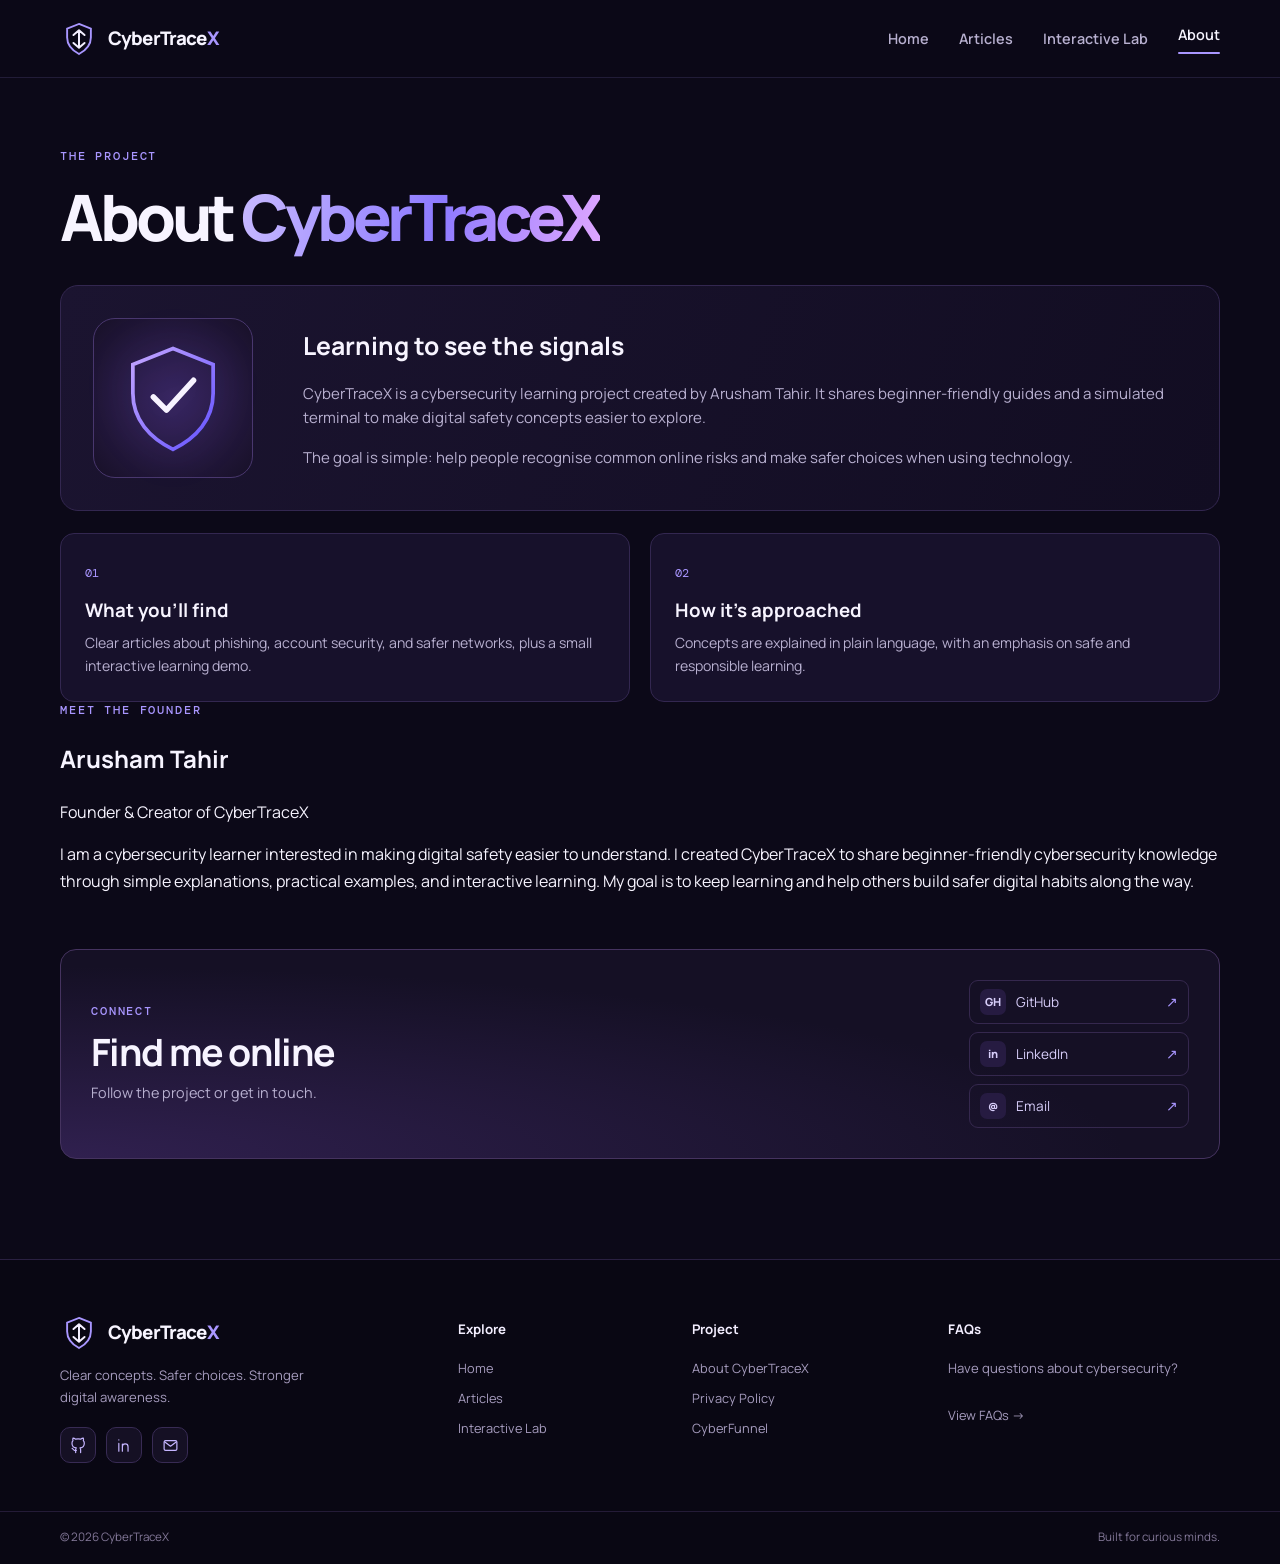
==== commit 222a1908: "Update about.html" ====
--- a/about.html
+++ b/about.html
@@ -7,6 +7,20 @@
   <p class="eyebrow">THE PROJECT</p><h1>About <span class="heading-accent">CyberTraceX</span></h1>
   <div class="about-panel"><div class="about-logo"><svg viewBox="0 0 120 120" role="img" aria-label="CyberTraceX shield logo"><defs><linearGradient id="aboutGrad" x1="0" y1="0" x2="1" y2="1"><stop stop-color="#c4a7ff"/><stop offset="1" stop-color="#6251ff"/></linearGradient></defs><path d="M60 7 103 24v31c0 28-18 48-43 60C35 103 17 83 17 55V24Z" fill="none" stroke="url(#aboutGrad)" stroke-width="4"/><path d="m39 59 14 14 29-32" fill="none" stroke="#f7f3ff" stroke-width="6" stroke-linecap="round" stroke-linejoin="round"/></svg></div><div><h2>Learning to see the signals</h2><p>CyberTraceX is a cybersecurity learning project created by Arusham Tahir. It shares beginner-friendly guides and a simulated terminal to make digital safety concepts easier to explore.</p><p>The goal is simple: help people recognise common online risks and make safer choices when using technology.</p></div></div>
   <section class="about-details"><div><span class="detail-number">01</span><h3>What you'll find</h3><p>Clear articles about phishing, account security, and safer networks, plus a small interactive learning demo.</p></div><div><span class="detail-number">02</span><h3>How it's approached</h3><p>Concepts are explained in plain language, with an emphasis on safe and responsible learning.</p></div></section>
+  
+<section class="founder-section">
+  <p class="eyebrow">MEET THE FOUNDER</p>
+  <h2>Arusham Tahir</h2>
+  <p class="founder-role">Founder &amp; Creator of CyberTraceX</p>
+  <p class="founder-description">
+    I am a cybersecurity learner interested in making digital
+    safety easier to understand. I created CyberTraceX to share
+    beginner-friendly cybersecurity knowledge through simple
+    explanations, practical examples, and interactive learning.
+    My goal is to keep learning and help others build safer
+    digital habits along the way.
+  </p>
+</section>
   <section class="connect-panel"><div><p class="eyebrow">CONNECT</p><h2>Find me online</h2><p>Follow the project or get in touch.</p></div><div class="connect-links"><a href="https://github.com/arusham-tahir" target="_blank" rel="noopener noreferrer"><span class="connect-icon">GH</span>GitHub <span>↗</span></a><a href="https://www.linkedin.com/in/arusham-tahir-202a54429/" target="_blank" rel="noopener noreferrer"><span class="connect-icon">in</span>LinkedIn <span>↗</span></a><a href="mailto:arushamtahir@gmail.com"><span class="connect-icon">@</span>Email <span>↗</span></a></div></section>
 </main>
 <footer class="footer">
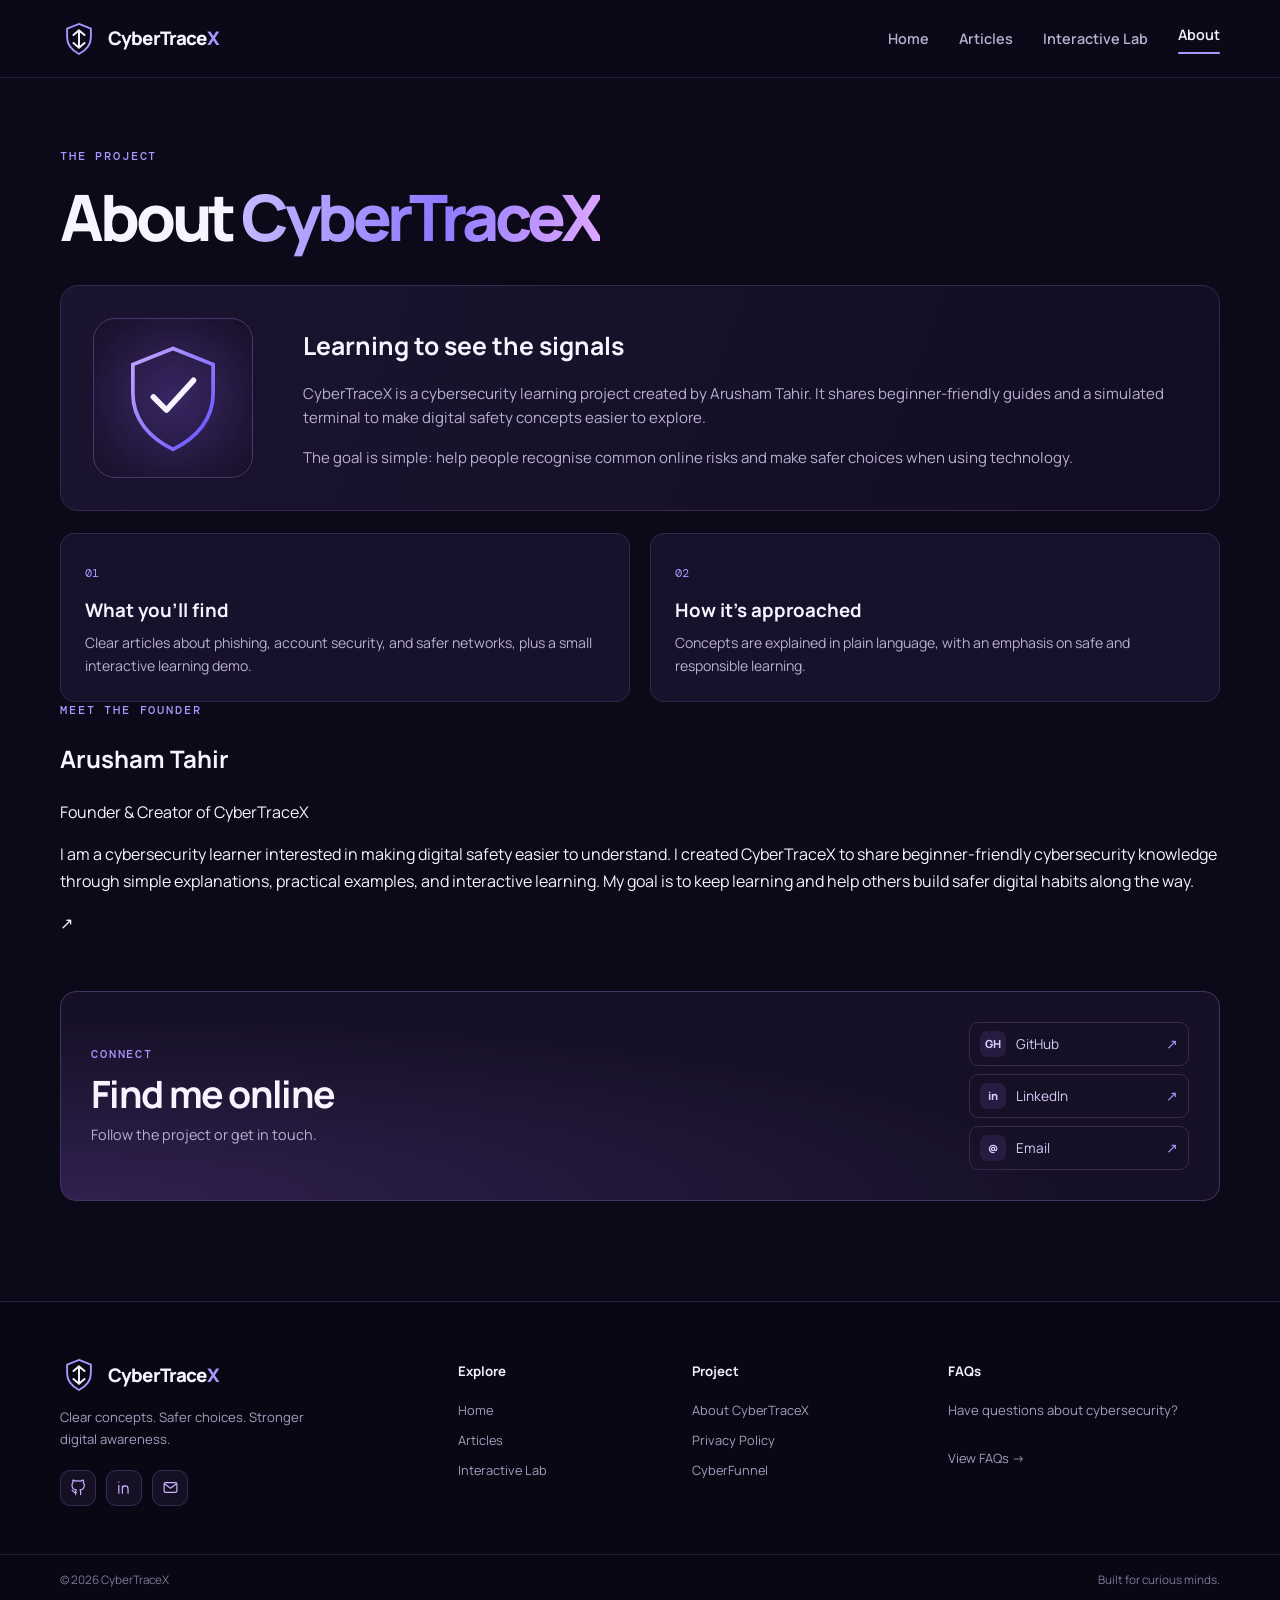
==== commit d40fb699: "Update about.html" ====
--- a/about.html
+++ b/about.html
@@ -8,18 +8,31 @@
   <div class="about-panel"><div class="about-logo"><svg viewBox="0 0 120 120" role="img" aria-label="CyberTraceX shield logo"><defs><linearGradient id="aboutGrad" x1="0" y1="0" x2="1" y2="1"><stop stop-color="#c4a7ff"/><stop offset="1" stop-color="#6251ff"/></linearGradient></defs><path d="M60 7 103 24v31c0 28-18 48-43 60C35 103 17 83 17 55V24Z" fill="none" stroke="url(#aboutGrad)" stroke-width="4"/><path d="m39 59 14 14 29-32" fill="none" stroke="#f7f3ff" stroke-width="6" stroke-linecap="round" stroke-linejoin="round"/></svg></div><div><h2>Learning to see the signals</h2><p>CyberTraceX is a cybersecurity learning project created by Arusham Tahir. It shares beginner-friendly guides and a simulated terminal to make digital safety concepts easier to explore.</p><p>The goal is simple: help people recognise common online risks and make safer choices when using technology.</p></div></div>
   <section class="about-details"><div><span class="detail-number">01</span><h3>What you'll find</h3><p>Clear articles about phishing, account security, and safer networks, plus a small interactive learning demo.</p></div><div><span class="detail-number">02</span><h3>How it's approached</h3><p>Concepts are explained in plain language, with an emphasis on safe and responsible learning.</p></div></section>
   
+
 <section class="founder-section">
-  <p class="eyebrow">MEET THE FOUNDER</p>
-  <h2>Arusham Tahir</h2>
-  <p class="founder-role">Founder &amp; Creator of CyberTraceX</p>
-  <p class="founder-description">
-    I am a cybersecurity learner interested in making digital
-    safety easier to understand. I created CyberTraceX to share
-    beginner-friendly cybersecurity knowledge through simple
-    explanations, practical examples, and interactive learning.
-    My goal is to keep learning and help others build safer
-    digital habits along the way.
-  </p>
+  <div class="founder-card">
+    <div class="founder-info">
+      <p class="eyebrow">MEET THE FOUNDER</p>
+      <h2>Arusham Tahir</h2>
+      <p class="founder-role">Founder &amp; Creator of CyberTraceX</p>
+      <p class="founder-description">
+        I am a cybersecurity learner interested in making digital
+        safety easier to understand. I created CyberTraceX to share
+        beginner-friendly cybersecurity knowledge through simple
+        explanations, practical examples, and interactive learning.
+        My goal is to keep learning and help others build safer
+        digital habits along the way.
+      </p>
+    </div>
+
+    <a class="founder-arrow"
+       href="https://github.com/arusham-tahir"
+       target="_blank"
+       rel="noopener noreferrer"
+       aria-label="Visit the founder's GitHub profile">
+      ↗
+    </a>
+  </div>
 </section>
   <section class="connect-panel"><div><p class="eyebrow">CONNECT</p><h2>Find me online</h2><p>Follow the project or get in touch.</p></div><div class="connect-links"><a href="https://github.com/arusham-tahir" target="_blank" rel="noopener noreferrer"><span class="connect-icon">GH</span>GitHub <span>↗</span></a><a href="https://www.linkedin.com/in/arusham-tahir-202a54429/" target="_blank" rel="noopener noreferrer"><span class="connect-icon">in</span>LinkedIn <span>↗</span></a><a href="mailto:arushamtahir@gmail.com"><span class="connect-icon">@</span>Email <span>↗</span></a></div></section>
 </main>
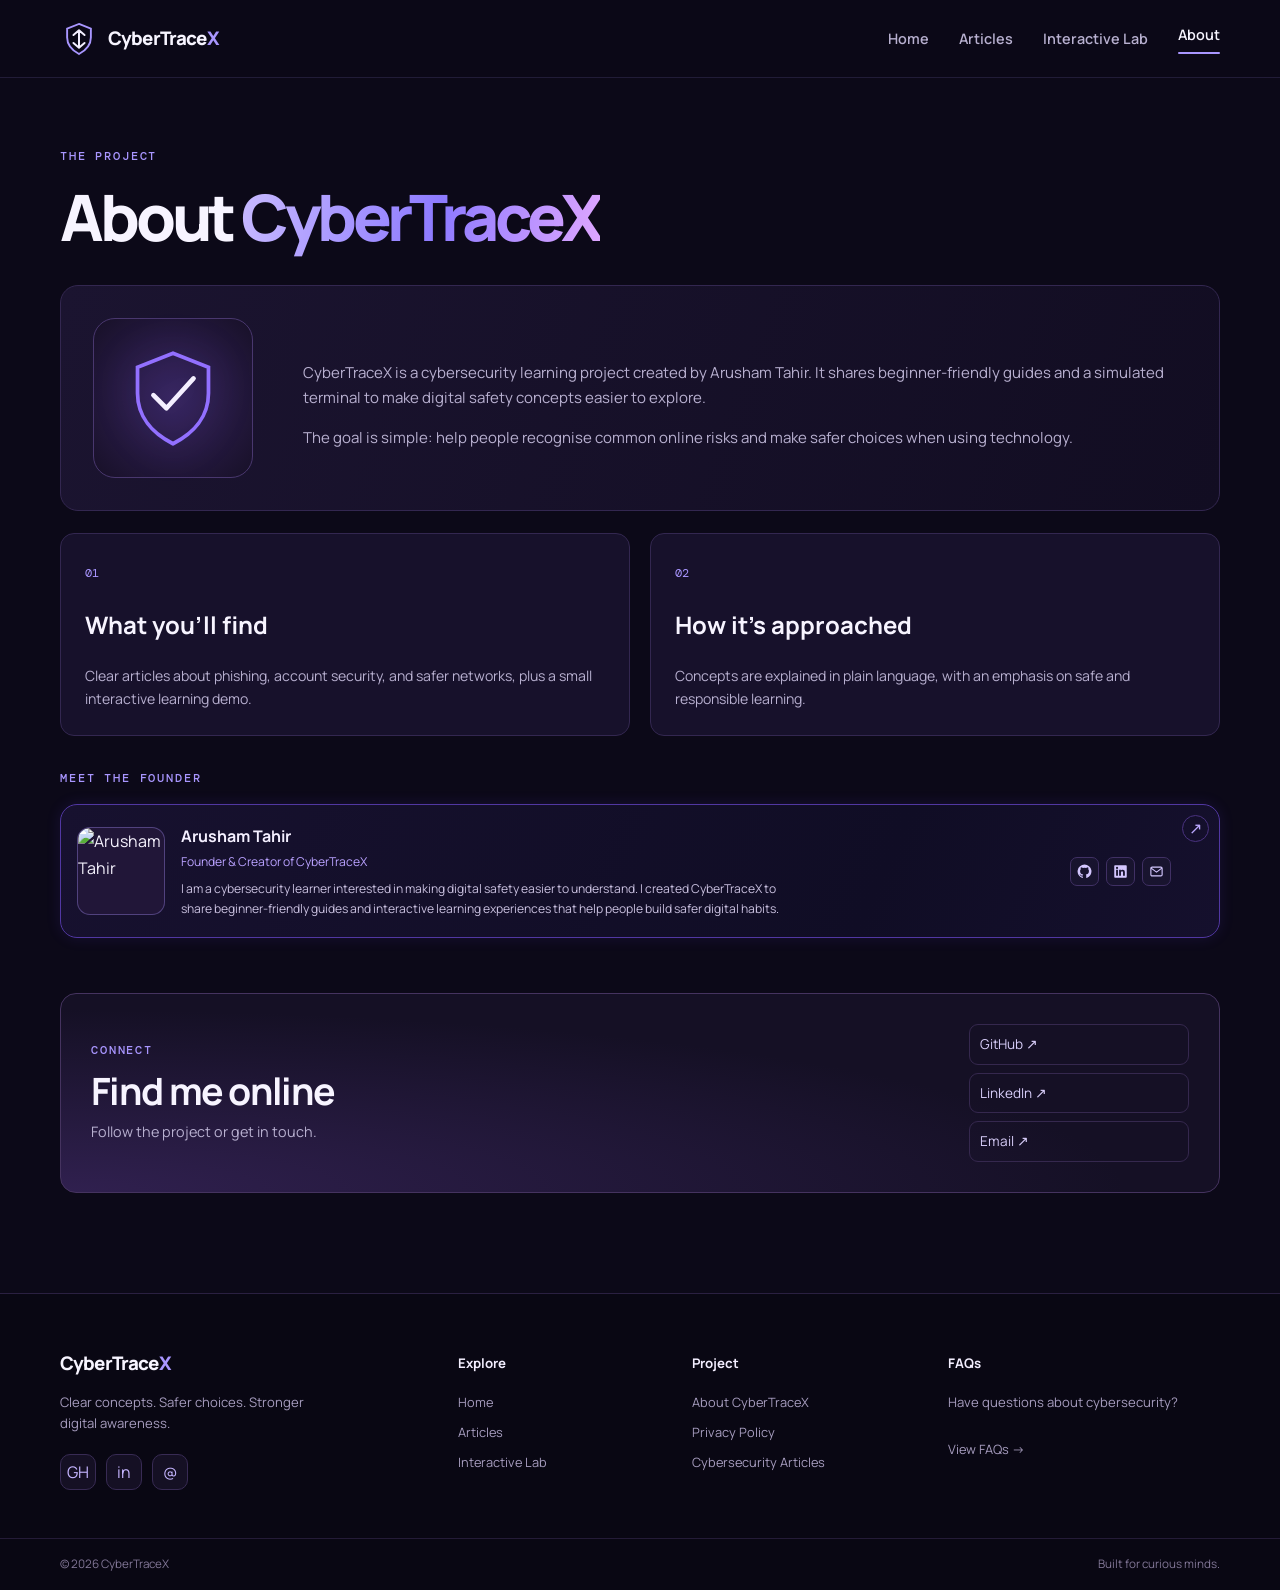
==== commit 6f83a9f9: "Update about.html" ====
--- a/about.html
+++ b/about.html
@@ -1,66 +1,286 @@
+
 <!doctype html>
 <html lang="en">
-<head><meta charset="utf-8"><meta name="viewport" content="width=device-width, initial-scale=1"><title>About | CyberTraceX</title><link rel="stylesheet" href="style.css"><script src="script.js" defer></script></head>
+<head>
+  <meta charset="utf-8">
+  <meta name="viewport" content="width=device-width, initial-scale=1">
+  <meta name="description" content="Meet the creator of CyberTraceX, a beginner-friendly cybersecurity learning project.">
+  <title>About | CyberTraceX</title>
+  <link rel="stylesheet" href="style.css">
+  <script src="script.js" defer></script>
+
+  <style>
+    .founder-section {
+      margin-top: 34px;
+    }
+
+    .founder-card {
+      position: relative;
+      display: grid;
+      grid-template-columns: 88px minmax(0, 1fr) auto;
+      align-items: center;
+      gap: 16px;
+      padding: 18px 48px 18px 16px;
+      border: 1px solid #5137a2;
+      border-radius: 17px;
+      background: linear-gradient(115deg, #17112f, #100d25 70%, #15102d);
+      box-shadow: 0 0 15px rgba(111, 70, 255, .12);
+      transition: border-color .25s ease, box-shadow .25s ease,
+                  transform .25s ease;
+    }
+
+    .founder-card:hover {
+      border-color: #9470ff;
+      box-shadow: 0 0 26px rgba(124, 83, 255, .28);
+      transform: translateY(-2px);
+    }
+
+    .founder-photo {
+      display: block;
+      width: 88px;
+      height: 88px;
+      object-fit: cover;
+      object-position: center;
+      border-radius: 13px;
+      border: 1px solid rgba(169, 150, 255, .35);
+      background: #211638;
+    }
+
+    .founder-info {
+      min-width: 0;
+    }
+
+    .founder-info h2 {
+      margin: 0 0 3px;
+      font-size: 1rem;
+      color: #f4efff;
+    }
+
+    .founder-role {
+      margin: 0 0 7px;
+      color: #b9a1ff;
+      font-size: .76rem;
+    }
+
+    .founder-description {
+      margin: 0;
+      max-width: 600px;
+      color: #c9c0df;
+      font-size: .76rem;
+      line-height: 1.65;
+    }
+
+    .founder-socials {
+      display: flex;
+      align-items: center;
+      gap: 7px;
+    }
+
+    .founder-socials a {
+      display: flex;
+      width: 29px;
+      height: 29px;
+      align-items: center;
+      justify-content: center;
+      border: 1px solid #403064;
+      border-radius: 7px;
+      color: #d4c7ff;
+      background: rgba(255, 255, 255, .025);
+      transition: color .2s ease, background .2s ease,
+                  border-color .2s ease;
+    }
+
+    .founder-socials a:hover {
+      color: #fff;
+      background: #6741c7;
+      border-color: #a996ff;
+    }
+
+    .founder-socials svg {
+      width: 15px;
+      height: 15px;
+    }
+
+    .founder-arrow {
+      position: absolute;
+      top: 10px;
+      right: 10px;
+      display: flex;
+      width: 27px;
+      height: 27px;
+      align-items: center;
+      justify-content: center;
+      border: 1px solid #49327f;
+      border-radius: 50%;
+      color: #bba8ff;
+      text-decoration: none;
+      font-size: 1rem;
+      transition: background .2s ease, transform .2s ease;
+    }
+
+    .founder-card:hover .founder-arrow {
+      background: #7048dc;
+      color: #fff;
+      transform: translate(2px, -2px);
+    }
+
+    @media (max-width: 650px) {
+      .founder-card {
+        grid-template-columns: 68px minmax(0, 1fr);
+        gap: 12px;
+        padding: 17px 38px 17px 13px;
+      }
+
+      .founder-photo {
+        width: 68px;
+        height: 76px;
+      }
+
+      .founder-socials {
+        grid-column: 2;
+      }
+
+      .founder-description {
+        font-size: .74rem;
+      }
+    }
+  </style>
+</head>
+
 <body>
-<header class="header"><a class="brand" href="index.html"><svg class="brand-mark" viewBox="0 0 48 48" aria-hidden="true"><path d="M24 5 39 11v11c0 9-6 16-15 21C15 38 9 31 9 22V11Z" fill="none" stroke="#a996ff" stroke-width="2.4"/><path d="m17 19 7-6 7 6M17 29l7 6 7-6M24 14v20" fill="none" stroke="#f4efff" stroke-width="2.5" stroke-linecap="round" stroke-linejoin="round"/></svg><span>CyberTrace<span class="brand-x">X</span></span></a><button class="menu-toggle" aria-expanded="false" aria-controls="site-nav">Menu ☰</button><nav class="nav" id="site-nav"><a href="index.html">Home</a><a href="articles.html">Articles</a><a href="tools.html">Interactive Lab</a><a class="active" href="about.html">About</a></nav></header>
+<header class="header">
+  <a class="brand" href="index.html">
+    <svg class="brand-mark" viewBox="0 0 48 48" aria-hidden="true">
+      <path d="M24 5 39 11v11c0 9-6 16-15 21C15 38 9 31 9 22V11Z" fill="none" stroke="#a996ff" stroke-width="2.4"/>
+      <path d="m17 19 7-6 7 6M17 29l7 6 7-6M24 14v20" fill="none" stroke="#f4efff" stroke-width="2.5" stroke-linecap="round" stroke-linejoin="round"/>
+    </svg>
+    <span>CyberTrace<span class="brand-x">X</span></span>
+  </a>
+  <button class="menu-toggle" aria-expanded="false" aria-controls="site-nav">Menu ☰</button>
+  <nav class="nav" id="site-nav">
+    <a href="index.html">Home</a>
+    <a href="articles.html">Articles</a>
+    <a href="tools.html">Interactive Lab</a>
+    <a class="active" href="about.html">About</a>
+  </nav>
+</header>
+
 <main class="container page about-page">
-  <p class="eyebrow">THE PROJECT</p><h1>About <span class="heading-accent">CyberTraceX</span></h1>
-  <div class="about-panel"><div class="about-logo"><svg viewBox="0 0 120 120" role="img" aria-label="CyberTraceX shield logo"><defs><linearGradient id="aboutGrad" x1="0" y1="0" x2="1" y2="1"><stop stop-color="#c4a7ff"/><stop offset="1" stop-color="#6251ff"/></linearGradient></defs><path d="M60 7 103 24v31c0 28-18 48-43 60C35 103 17 83 17 55V24Z" fill="none" stroke="url(#aboutGrad)" stroke-width="4"/><path d="m39 59 14 14 29-32" fill="none" stroke="#f7f3ff" stroke-width="6" stroke-linecap="round" stroke-linejoin="round"/></svg></div><div><h2>Learning to see the signals</h2><p>CyberTraceX is a cybersecurity learning project created by Arusham Tahir. It shares beginner-friendly guides and a simulated terminal to make digital safety concepts easier to explore.</p><p>The goal is simple: help people recognise common online risks and make safer choices when using technology.</p></div></div>
-  <section class="about-details"><div><span class="detail-number">01</span><h3>What you'll find</h3><p>Clear articles about phishing, account security, and safer networks, plus a small interactive learning demo.</p></div><div><span class="detail-number">02</span><h3>How it's approached</h3><p>Concepts are explained in plain language, with an emphasis on safe and responsible learning.</p></div></section>
-  
-
-<section class="founder-section">
-  <div class="founder-card">
-    <div class="founder-info">
-      <p class="eyebrow">MEET THE FOUNDER</p>
-      <h2>Arusham Tahir</h2>
-      <p class="founder-role">Founder &amp; Creator of CyberTraceX</p>
-      <p class="founder-description">
-        I am a cybersecurity learner interested in making digital
-        safety easier to understand. I created CyberTraceX to share
-        beginner-friendly cybersecurity knowledge through simple
-        explanations, practical examples, and interactive learning.
-        My goal is to keep learning and help others build safer
-        digital habits along the way.
-      </p>
-    </div>
-
-    <a class="founder-arrow"
-       href="https://github.com/arusham-tahir"
-       target="_blank"
-       rel="noopener noreferrer"
-       aria-label="Visit the founder's GitHub profile">
-      ↗
-    </a>
+  <p class="eyebrow">THE PROJECT</p>
+  <h1>About <span class="heading-accent">CyberTraceX</span></h1>
+
+  <div class="about-panel">
+    <div class="about-logo">
+      <svg viewBox="0 0 120 120" role="img" aria-label="CyberTraceX shield logo">
+        <path d="M60 12 98 27v28c0 25-16 43-38 54C38 98 22 80 22 55V27Z" fill="none" stroke="#9270ff" stroke-width="4"/>
+        <path d="m39 57 14 14 29-32" fill="none" stroke="#f4efff" stroke-width="5" stroke-linecap="round" stroke-linejoin="round"/>
+      </svg>
+    </div>
+    <div class="about-copy">
+      <p>CyberTraceX is a cybersecurity learning project created by Arusham Tahir. It shares beginner-friendly guides and a simulated terminal to make digital safety concepts easier to explore.</p>
+      <p>The goal is simple: help people recognise common online risks and make safer choices when using technology.</p>
+    </div>
   </div>
-</section>
-  <section class="connect-panel"><div><p class="eyebrow">CONNECT</p><h2>Find me online</h2><p>Follow the project or get in touch.</p></div><div class="connect-links"><a href="https://github.com/arusham-tahir" target="_blank" rel="noopener noreferrer"><span class="connect-icon">GH</span>GitHub <span>↗</span></a><a href="https://www.linkedin.com/in/arusham-tahir-202a54429/" target="_blank" rel="noopener noreferrer"><span class="connect-icon">in</span>LinkedIn <span>↗</span></a><a href="mailto:arushamtahir@gmail.com"><span class="connect-icon">@</span>Email <span>↗</span></a></div></section>
+
+  <section class="about-details">
+    <div class="detail-card">
+      <span class="detail-number">01</span>
+      <h2>What you’ll find</h2>
+      <p>Clear articles about phishing, account security, and safer networks, plus a small interactive learning demo.</p>
+    </div>
+    <div class="detail-card">
+      <span class="detail-number">02</span>
+      <h2>How it’s approached</h2>
+      <p>Concepts are explained in plain language, with an emphasis on safe and responsible learning.</p>
+    </div>
+  </section>
+
+  <section class="founder-section">
+    <p class="eyebrow">MEET THE FOUNDER</p>
+
+    <div class="founder-card">
+      <!-- Upload your chosen image to the repository as founder.jpg -->
+      <img class="founder-photo" src="founder.jpg" alt="Arusham Tahir">
+
+      <div class="founder-info">
+        <h2>Arusham Tahir</h2>
+        <p class="founder-role">Founder &amp; Creator of CyberTraceX</p>
+        <p class="founder-description">
+          I am a cybersecurity learner interested in making digital safety easier to understand.
+          I created CyberTraceX to share beginner-friendly guides and interactive learning
+          experiences that help people build safer digital habits.
+        </p>
+      </div>
+
+      <div class="founder-socials">
+        <a href="https://github.com/arusham-tahir" target="_blank" rel="noopener noreferrer" aria-label="GitHub">
+          <svg viewBox="0 0 24 24" aria-hidden="true"><path fill="currentColor" d="M12 .9a11.1 11.1 0 0 0-3.51 21.63c.56.1.76-.24.76-.54v-2.1c-3.1.67-3.76-1.32-3.76-1.32-.5-1.28-1.24-1.62-1.24-1.62-1.01-.69.08-.68.08-.68 1.12.08 1.71 1.15 1.71 1.15 1 1.7 2.63 1.21 3.27.92.1-.72.39-1.21.71-1.49-2.47-.28-5.07-1.24-5.07-5.5 0-1.22.44-2.21 1.15-2.99-.12-.28-.5-1.42.11-2.95 0 0 .94-.3 3.05 1.14a10.6 10.6 0 0 1 5.55 0c2.11-1.44 3.05-1.14 3.05-1.14.61 1.53.23 2.67.11 2.95.72.78 1.15 1.77 1.15 2.99 0 4.27-2.6 5.21-5.08 5.49.4.35.75 1.02.75 2.06v3.09c0 .3.2.65.77.54A11.1 11.1 0 0 0 12 .9Z"/></svg>
+        </a>
+        <a href="https://www.linkedin.com/in/arusham-tahir-202a54429/" target="_blank" rel="noopener noreferrer" aria-label="LinkedIn">
+          <svg viewBox="0 0 24 24" aria-hidden="true"><path fill="currentColor" d="M20.45 2H3.55C2.69 2 2 2.68 2 3.52v16.96c0 .84.69 1.52 1.55 1.52h16.9c.86 0 1.55-.68 1.55-1.52V3.52c0-.84-.69-1.52-1.55-1.52ZM7.93 18.8H4.98V9.3h2.95v9.5ZM6.45 8a1.71 1.71 0 1 1 0-3.42 1.71 1.71 0 0 1 0 3.42ZM19 18.8h-2.95v-4.62c0-1.1-.02-2.52-1.54-2.52-1.55 0-1.79 1.2-1.79 2.44v4.7H9.77V9.3h2.83v1.3h.04c.39-.75 1.36-1.54 2.8-1.54 2.99 0 3.56 1.97 3.56 4.53v5.21Z"/></svg>
+        </a>
+        <a href="mailto:arushamtahir@gmail.com" aria-label="Email">
+          <svg viewBox="0 0 24 24" aria-hidden="true"><rect x="3" y="5" width="18" height="14" rx="2" fill="none" stroke="currentColor" stroke-width="1.8"/><path d="m4 7 8 6 8-6" fill="none" stroke="currentColor" stroke-width="1.8" stroke-linecap="round" stroke-linejoin="round"/></svg>
+        </a>
+      </div>
+
+      <a class="founder-arrow" href="https://github.com/arusham-tahir" target="_blank" rel="noopener noreferrer" aria-label="Visit founder's GitHub profile">↗</a>
+    </div>
+  </section>
+
+  <section class="connect-panel">
+    <div>
+      <p class="eyebrow">CONNECT</p>
+      <h2>Find me online</h2>
+      <p>Follow the project or get in touch.</p>
+    </div>
+    <div class="connect-links">
+      <a href="https://github.com/arusham-tahir" target="_blank" rel="noopener noreferrer">GitHub ↗</a>
+      <a href="https://www.linkedin.com/in/arusham-tahir-202a54429/" target="_blank" rel="noopener noreferrer">LinkedIn ↗</a>
+      <a href="mailto:arushamtahir@gmail.com">Email ↗</a>
+    </div>
+  </section>
 </main>
+
 <footer class="footer">
   <div class="footer-main container">
     <div class="footer-about">
-      <a class="brand footer-brand" href="index.html">
-        <svg class="brand-mark" viewBox="0 0 48 48" aria-hidden="true"><path d="M24 5 39 11v11c0 9-6 16-15 21C15 38 9 31 9 22V11Z" fill="none" stroke="#a996ff" stroke-width="2.4"/><path d="m17 19 7-6 7 6M17 29l7 6 7-6M24 14v20" fill="none" stroke="#f4efff" stroke-width="2.5" stroke-linecap="round" stroke-linejoin="round"/></svg>
-        <span>CyberTrace<span class="brand-x">X</span></span>
-      </a>
+      <a class="brand footer-brand" href="index.html"><span>CyberTrace<span class="brand-x">X</span></span></a>
       <p>Clear concepts. Safer choices. Stronger digital awareness.</p>
       <div class="socials" aria-label="Social links">
-        <a href="https://github.com/arusham-tahir" target="_blank" rel="noopener noreferrer" aria-label="GitHub">
-          <svg viewBox="0 0 24 24" aria-hidden="true"><path d="M9 19c-4.3 1.3-4.3-2.5-6-3m12 6v-3.9a3.4 3.4 0 0 0-.9-2.7c3-.3 6.1-1.5 6.1-6.7a5.2 5.2 0 0 0-1.4-3.6 4.8 4.8 0 0 0-.1-3.6S17.5 1.2 15 3.1a13 13 0 0 0-7 0C5.5 1.2 4.3 1.5 4.3 1.5a4.8 4.8 0 0 0-.1 3.6 5.2 5.2 0 0 0-1.4 3.6c0 5.2 3.1 6.4 6.1 6.7A3.4 3.4 0 0 0 8 18v4" /></svg>
-        </a>
-        <a href="https://www.linkedin.com/in/arusham-tahir-202a54429/" target="_blank" rel="noopener noreferrer" aria-label="LinkedIn">
-          <svg viewBox="0 0 24 24" aria-hidden="true"><path d="M4 9v11M4 4v.1M9 20v-6.2a4 4 0 0 1 8 0V20M9 10v10" /></svg>
-        </a>
-        <a href="mailto:arushamtahir@gmail.com" aria-label="Email">
-          <svg viewBox="0 0 24 24" aria-hidden="true"><rect x="3" y="5" width="18" height="14" rx="2"/><path d="m4 7 8 6 8-6"/></svg>
-        </a>
+        <a href="https://github.com/arusham-tahir" target="_blank" rel="noopener noreferrer" aria-label="GitHub">GH</a>
+        <a href="https://www.linkedin.com/in/arusham-tahir-202a54429/" target="_blank" rel="noopener noreferrer" aria-label="LinkedIn">in</a>
+        <a href="mailto:arushamtahir@gmail.com" aria-label="Email">@</a>
       </div>
     </div>
-    <div class="footer-links"><h3>Explore</h3><a href="index.html">Home</a><a href="articles.html">Articles</a><a href="tools.html">Interactive Lab</a></div>
-    <div class="footer-links"><h3>Project</h3><a href="about.html">About CyberTraceX</a><a href="privacy.html">Privacy Policy</a><a href="https://arusham-tahir.github.io/cyberfunnel/" target="_blank" rel="noopener noreferrer">CyberFunnel</a></div>
-
-<div class="footer-contact"><h3>FAQs</h3><p>Have questions about cybersecurity?</p><a href="faq.html">View FAQs →</a></div>
+
+    <div class="footer-links">
+      <h3>Explore</h3>
+      <a href="index.html">Home</a>
+      <a href="articles.html">Articles</a>
+      <a href="tools.html">Interactive Lab</a>
+    </div>
+
+    <div class="footer-links">
+      <h3>Project</h3>
+      <a href="about.html">About CyberTraceX</a>
+      <a href="privacy.html">Privacy Policy</a>
+      <a href="articles.html">Cybersecurity Articles</a>
+    </div>
+
+    <div class="footer-contact">
+      <h3>FAQs</h3>
+      <p>Have questions about cybersecurity?</p>
+      <a href="faq.html">View FAQs →</a>
+    </div>
   </div>
-  <div class="footer-bottom"><div class="container"><span>© <span data-year></span> CyberTraceX</span><span>Built for curious minds.</span></div></div>
+
+  <div class="footer-bottom">
+    <div class="container">
+      <span>© <span data-year></span> CyberTraceX</span>
+      <span>Built for curious minds.</span>
+    </div>
+  </div>
 </footer>
-</body></html>
+</body>
+</html>
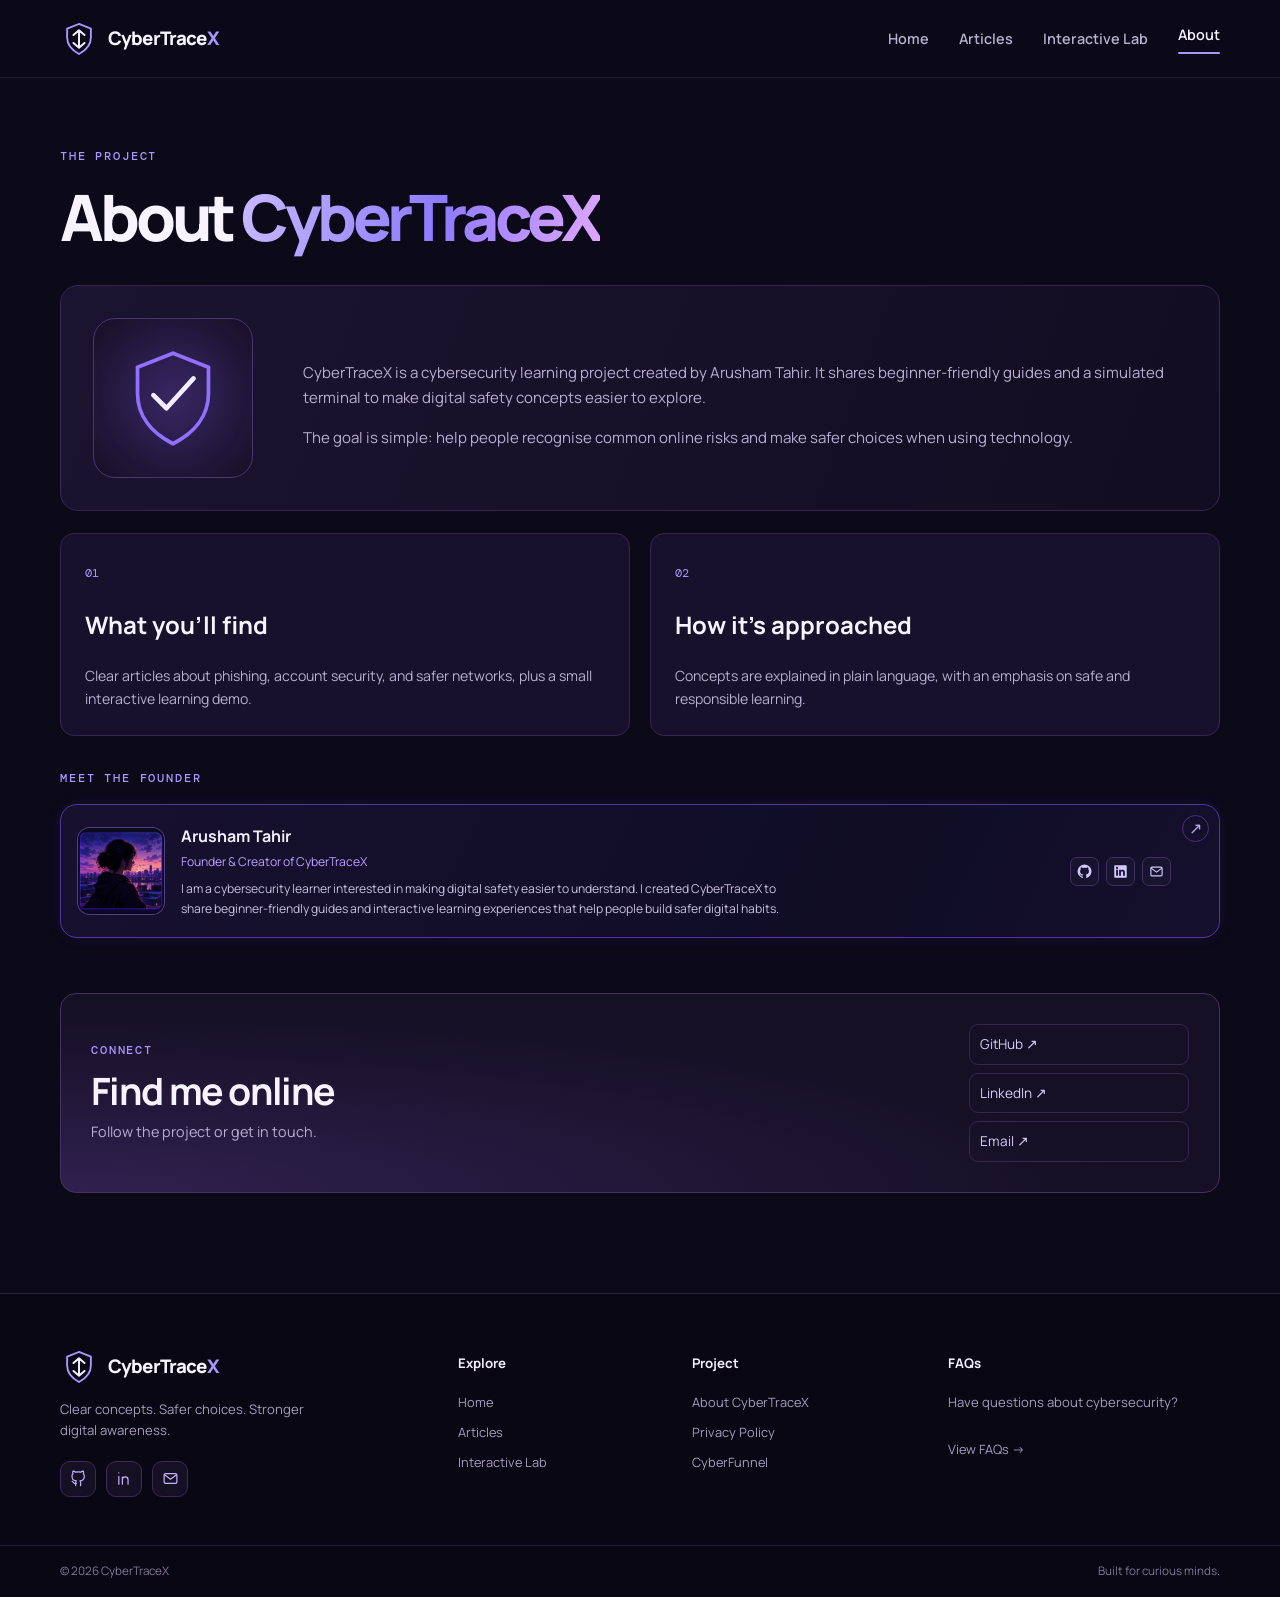
==== commit 5511abd0: "Update about.html" ====
--- a/about.html
+++ b/about.html
@@ -245,42 +245,29 @@
 <footer class="footer">
   <div class="footer-main container">
     <div class="footer-about">
-      <a class="brand footer-brand" href="index.html"><span>CyberTrace<span class="brand-x">X</span></span></a>
+      <a class="brand footer-brand" href="index.html">
+        <svg class="brand-mark" viewBox="0 0 48 48" aria-hidden="true"><path d="M24 5 39 11v11c0 9-6 16-15 21C15 38 9 31 9 22V11Z" fill="none" stroke="#a996ff" stroke-width="2.4"/><path d="m17 19 7-6 7 6M17 29l7 6 7-6M24 14v20" fill="none" stroke="#f4efff" stroke-width="2.5" stroke-linecap="round" stroke-linejoin="round"/></svg>
+        <span>CyberTrace<span class="brand-x">X</span></span>
+      </a>
       <p>Clear concepts. Safer choices. Stronger digital awareness.</p>
       <div class="socials" aria-label="Social links">
-        <a href="https://github.com/arusham-tahir" target="_blank" rel="noopener noreferrer" aria-label="GitHub">GH</a>
-        <a href="https://www.linkedin.com/in/arusham-tahir-202a54429/" target="_blank" rel="noopener noreferrer" aria-label="LinkedIn">in</a>
-        <a href="mailto:arushamtahir@gmail.com" aria-label="Email">@</a>
+        <a href="https://github.com/arusham-tahir" target="_blank" rel="noopener noreferrer" aria-label="GitHub">
+          <svg viewBox="0 0 24 24" aria-hidden="true"><path d="M9 19c-4.3 1.3-4.3-2.5-6-3m12 6v-3.9a3.4 3.4 0 0 0-.9-2.7c3-.3 6.1-1.5 6.1-6.7a5.2 5.2 0 0 0-1.4-3.6 4.8 4.8 0 0 0-.1-3.6S17.5 1.2 15 3.1a13 13 0 0 0-7 0C5.5 1.2 4.3 1.5 4.3 1.5a4.8 4.8 0 0 0-.1 3.6 5.2 5.2 0 0 0-1.4 3.6c0 5.2 3.1 6.4 6.1 6.7A3.4 3.4 0 0 0 8 18v4" /></svg>
+        </a>
+        <a href="https://www.linkedin.com/in/arusham-tahir-202a54429/" target="_blank" rel="noopener noreferrer" aria-label="LinkedIn">
+          <svg viewBox="0 0 24 24" aria-hidden="true"><path d="M4 9v11M4 4v.1M9 20v-6.2a4 4 0 0 1 8 0V20M9 10v10" /></svg>
+        </a>
+        <a href="mailto:arushamtahir@gmail.com" aria-label="Email">
+          <svg viewBox="0 0 24 24" aria-hidden="true"><rect x="3" y="5" width="18" height="14" rx="2"/><path d="m4 7 8 6 8-6"/></svg>
+        </a>
       </div>
     </div>
-
-    <div class="footer-links">
-      <h3>Explore</h3>
-      <a href="index.html">Home</a>
-      <a href="articles.html">Articles</a>
-      <a href="tools.html">Interactive Lab</a>
-    </div>
-
-    <div class="footer-links">
-      <h3>Project</h3>
-      <a href="about.html">About CyberTraceX</a>
-      <a href="privacy.html">Privacy Policy</a>
-      <a href="articles.html">Cybersecurity Articles</a>
-    </div>
-
-    <div class="footer-contact">
-      <h3>FAQs</h3>
-      <p>Have questions about cybersecurity?</p>
-      <a href="faq.html">View FAQs →</a>
-    </div>
+    <div class="footer-links"><h3>Explore</h3><a href="index.html">Home</a><a href="articles.html">Articles</a><a href="tools.html">Interactive Lab</a></div>
+    <div class="footer-links"><h3>Project</h3><a href="about.html">About CyberTraceX</a><a href="privacy.html">Privacy Policy</a><a href="https://arusham-tahir.github.io/cyberfunnel/" target="_blank" rel="noopener noreferrer">CyberFunnel</a></div>
+
+<div class="footer-contact"><h3>FAQs</h3><p>Have questions about cybersecurity?</p><a href="faq.html">View FAQs →</a></div>
   </div>
-
-  <div class="footer-bottom">
-    <div class="container">
-      <span>© <span data-year></span> CyberTraceX</span>
-      <span>Built for curious minds.</span>
-    </div>
-  </div>
+  <div class="footer-bottom"><div class="container"><span>© <span data-year></span> CyberTraceX</span><span>Built for curious minds.</span></div></div>
 </footer>
 </body>
 </html>
